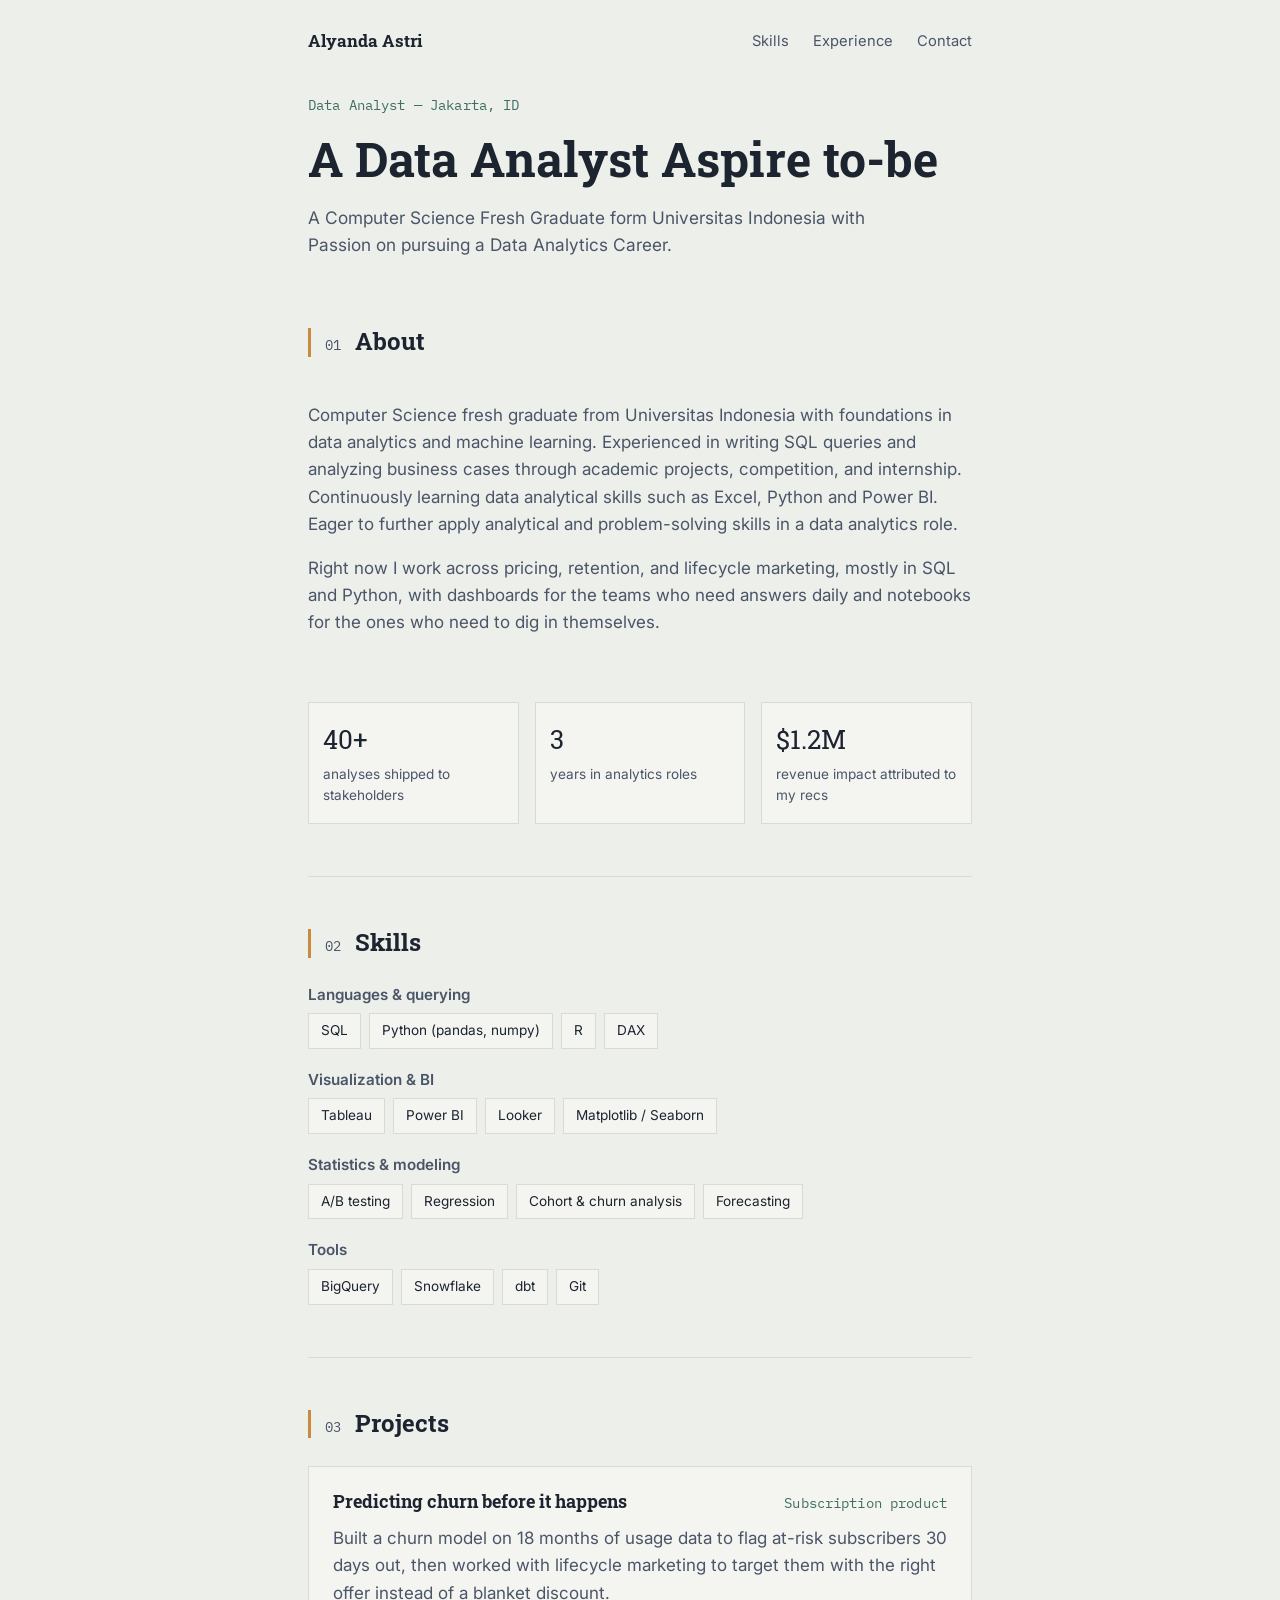
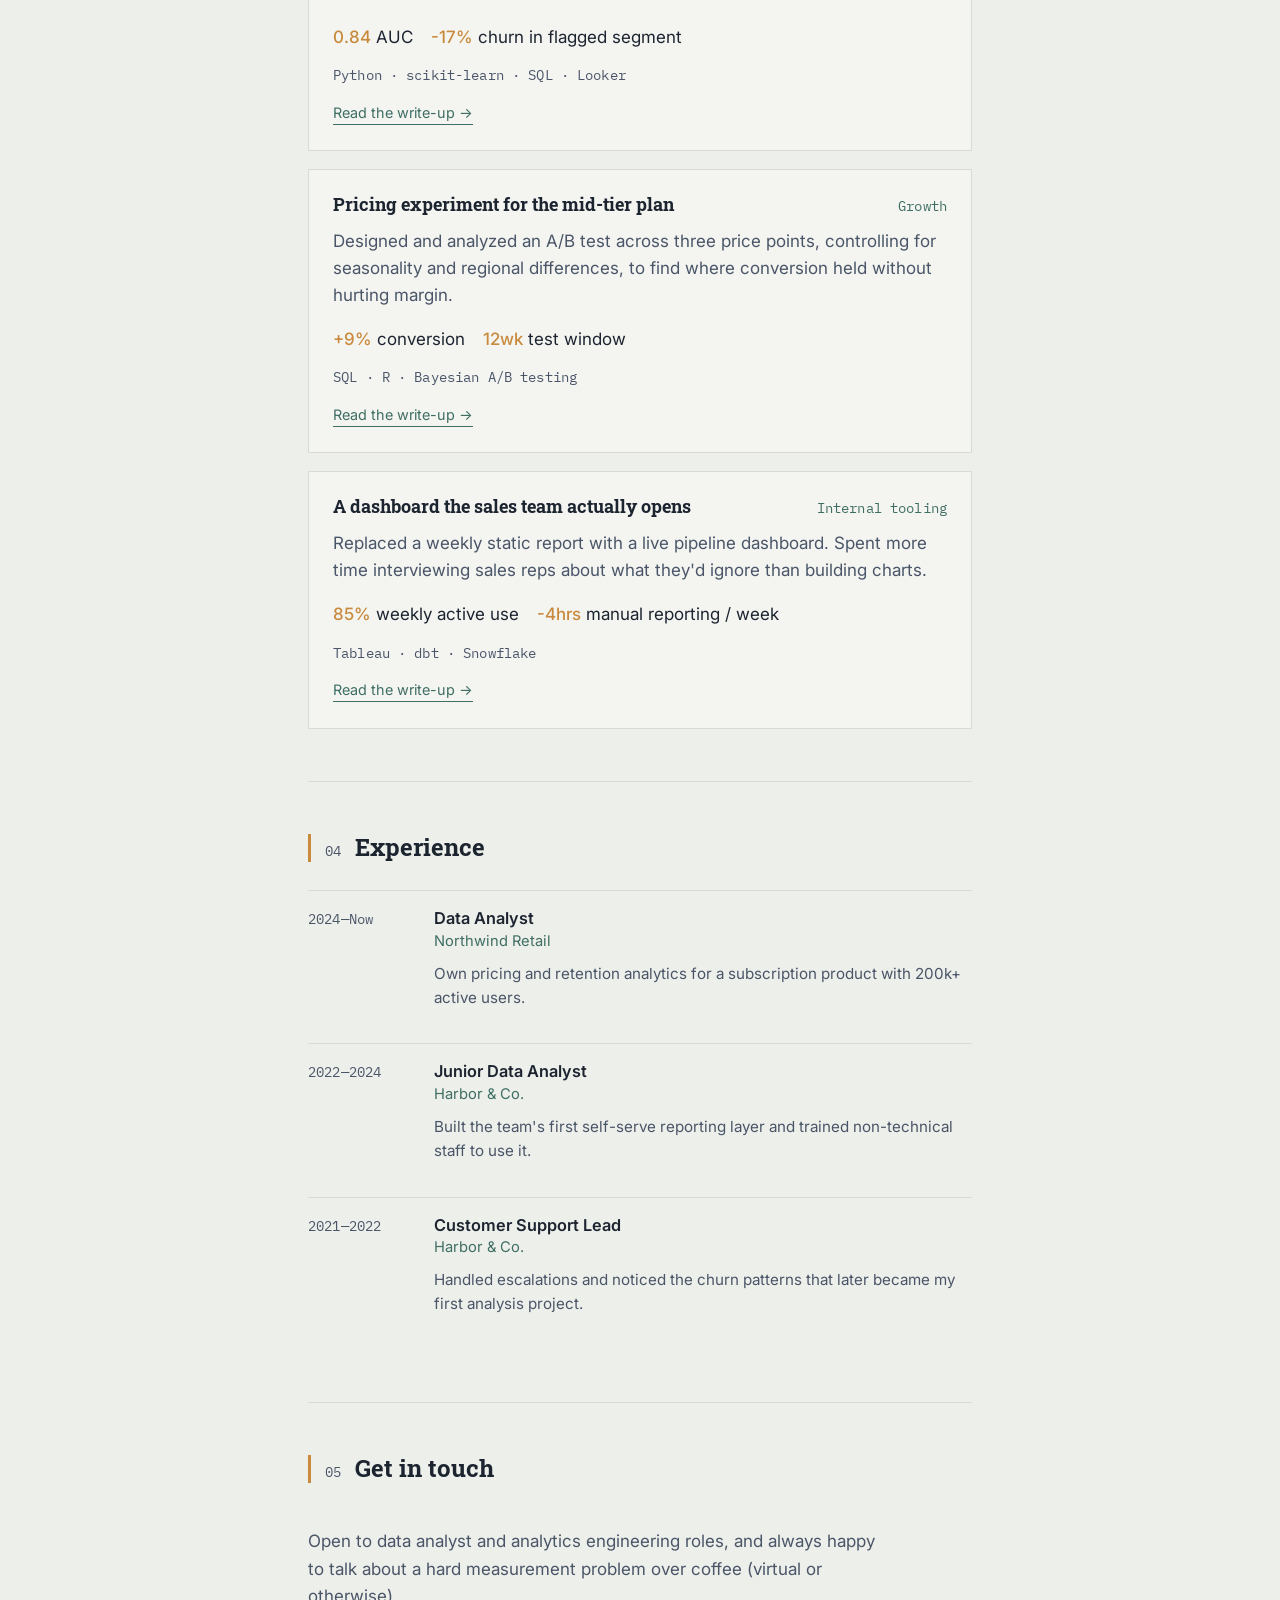
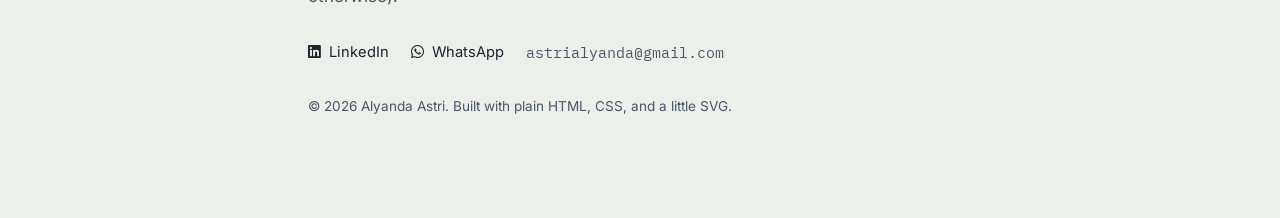
==== index.html @ aa65ced3 "feat: fix front page formatting" ====
<!DOCTYPE html>
<html lang="en">
<head>
<meta charset="UTF-8">
<meta name="viewport" content="width=device-width, initial-scale=1.0">
<title>Alyanda Astri</title>
<meta name="description" content="Portfolio of Alyanda Astri, Data Analyst — projects, skills, and experience.">
<link rel="preconnect" href="https://fonts.googleapis.com">
<link rel="preconnect" href="https://fonts.gstatic.com" crossorigin>
<link href="https://fonts.googleapis.com/css2?family=Roboto+Slab:wght@400;500;700&family=Inter:wght@400;500;600&family=IBM+Plex+Mono:wght@400;500&display=swap" rel="stylesheet">
<link rel="stylesheet" href="https://cdnjs.cloudflare.com/ajax/libs/font-awesome/6.5.1/css/all.min.css">
<style>
  :root{
    --paper:#EDEFEA;
    --paper-raised:#F4F5F1;
    --ink:#1C2430;
    --ink-soft:#4A5568;
    --amber:#C98A3E;
    --teal:#3F6E64;
    --line:#D8DAD3;
    --max-w:720px;
  }

  *{box-sizing:border-box;}
  html{scroll-behavior:smooth;}
  body{
    margin:0;
    background:var(--paper);
    color:var(--ink);
    font-family:'Inter', sans-serif;
    font-size:17px;
    line-height:1.6;
    -webkit-font-smoothing:antialiased;
  }

  h1,h2,h3{
    font-family:'Roboto Slab', serif;
    font-weight:700;
    line-height:1.15;
    margin:0;
  }

  .mono{
    font-family:'IBM Plex Mono', monospace;
    font-size:0.8em;
    letter-spacing:0.01em;
  }

  a{color:var(--teal);}

  /* ---------- layout shell ---------- */
  .wrap{
    max-width:var(--max-w);
    margin:0 auto;
    padding:0 28px;
  }

  header.site{
    display:flex;
    justify-content:space-between;
    align-items:center;
    padding:28px 28px;
    max-width:var(--max-w);
    margin:0 auto;
  }
  header.site .brand{
    font-family:'Roboto Slab', serif;
    font-weight:700;
    font-size:1.05rem;
  }
  header.site nav{
    display:flex;
    gap:24px;
  }
  header.site nav a{
    color:var(--ink-soft);
    text-decoration:none;
    font-size:0.92rem;
  }
  header.site nav a:hover{ color:var(--ink); }

  /* ---------- hero ---------- */
  .hero{
    padding:56px 0 0px;
    border-bottom:1px solid var(--line);
  }
  .hero .eyebrow{
    color:var(--teal);
    margin-bottom:14px;
    display:block;
  }
  .hero h1{
    font-size:clamp(2.1rem, 5vw, 3rem);
    max-width:24ch;
  }
  .hero p.lede{
    margin-top:18px;
    max-width:56ch;
    color:var(--ink-soft);
    font-size:1.08rem;
  }
  /* .hero .cta-row{
    margin-top:28px;
    display:flex;
    gap:16px;
    align-items:center;
    flex-wrap:wrap;
  } */
  .btn{
    display:inline-block;
    background:var(--ink);
    color:var(--paper);
    text-decoration:none;
    padding:11px 20px;
    border-radius:2px;
    font-size:0.94rem;
    font-weight:500;
  }
  .btn.ghost{
    background:transparent;
    color:var(--ink);
    border:1px solid var(--line);
  }

  /* .chart-panel{
    margin-top:44px;
    border:1px solid var(--line);
    background:var(--paper-raised);
    padding:22px 22px 16px;
  }
  .chart-panel .chart-label{
    display:flex;
    justify-content:space-between;
    color:var(--ink-soft);
    margin-bottom:6px;
  }
  #trend-svg path.line{
    fill:none;
    stroke:var(--amber);
    stroke-width:2.5;
    stroke-linecap:round;
    stroke-dasharray:600;
    stroke-dashoffset:600;
    animation:draw 1.6s ease-out forwards;
  }
  #trend-svg path.area{
    fill:url(#areaGrad);
    opacity:0;
    animation:fadein 1s ease-out 1s forwards;
  }
  #trend-svg circle{
    opacity:0;
    animation:fadein 0.4s ease-out forwards;
  }
  @keyframes draw{ to{ stroke-dashoffset:0; } }
  @keyframes fadein{ to{ opacity:1; } }
  @media (prefers-reduced-motion: reduce){
    #trend-svg path.line{ animation:none; stroke-dashoffset:0; }
    #trend-svg path.area, #trend-svg circle{ animation:none; opacity:1; }
  } */

  /* ---------- sections ---------- */
  section{
    padding:52px 0;
    border-bottom:1px solid var(--line);
  }
  section:last-of-type{ border-bottom:none; }

  .section-head{
    display:flex;
    gap:14px;
    align-items:baseline;
    margin-bottom:28px;
    border-left:3px solid var(--amber);
    padding-left:14px;
  }
  .section-head span.label{
    color:var(--ink-soft);
  }
  .section-head h2{
    font-size:1.5rem;
  }

  /* about */
  .about-grid{
    display:grid;
    grid-template-columns:1fr;
    gap:24px;
  }
  .about-text p{ color:var(--ink-soft); max-width:64ch; }
  .about-text p + p{ margin-top:14px; }

  .stat-row{
    display:grid;
    grid-template-columns:repeat(3,1fr);
    gap:16px;
    margin-top:24px;
  }
  .stat{
    border:1px solid var(--line);
    padding:16px 14px;
    background:var(--paper-raised);
  }
  .stat .num{
    font-family:'Roboto Slab', serif;
    font-size:1.6rem;
    color:var(--ink);
  }
  .stat .desc{
    color:var(--ink-soft);
    font-size:0.85rem;
    margin-top:4px;
  }

  /* skills */
  .skill-groups{
    display:grid;
    grid-template-columns:1fr;
    gap:22px;
  }
  .skill-group h3{
    font-family:'Inter', sans-serif;
    font-weight:600;
    font-size:0.95rem;
    color:var(--ink-soft);
    margin-bottom:10px;
  }
  .pill-row{
    display:flex;
    flex-wrap:wrap;
    gap:8px;
  }
  .pill{
    border:1px solid var(--line);
    padding:6px 12px;
    font-size:0.85rem;
    background:var(--paper-raised);
  }

  /* projects */
  .project{
    border:1px solid var(--line);
    background:var(--paper-raised);
    padding:24px;
    margin-bottom:18px;
  }
  .project:last-child{ margin-bottom:0; }
  .project .p-head{
    display:flex;
    justify-content:space-between;
    align-items:baseline;
    gap:12px;
    flex-wrap:wrap;
  }
  .project h3{
    font-size:1.15rem;
  }
  .project .p-meta{
    color:var(--teal);
  }
  .project p.p-desc{
    color:var(--ink-soft);
    margin-top:10px;
    max-width:62ch;
  }
  .project .p-metrics{
    display:flex;
    gap:18px;
    margin-top:14px;
    flex-wrap:wrap;
  }
  .project .p-metrics .m{
    color:var(--ink);
  }
  .project .p-metrics .m .n{
    color:var(--amber);
    font-weight:500;
  }
  .project .p-tools{
    margin-top:14px;
    color:var(--ink-soft);
    font-size:0.85rem;
  }
  .project a.p-link{
    display:inline-block;
    margin-top:14px;
    font-size:0.9rem;
    text-decoration:none;
    border-bottom:1px solid var(--teal);
  }

  /* experience */
  .exp-item{
    display:grid;
    grid-template-columns:110px 1fr;
    gap:16px;
    padding:18px 0;
    border-top:1px solid var(--line);
  }
  .exp-item:first-child{ border-top:none; }
  .exp-item .exp-date{
    color:var(--ink-soft);
  }
  .exp-item h3{
    font-size:1.02rem;
    font-family:'Inter', sans-serif;
    font-weight:600;
  }
  .exp-item .exp-org{
    color:var(--teal);
    font-size:0.92rem;
    margin-top:2px;
  }
  .exp-item p{
    color:var(--ink-soft);
    margin-top:8px;
    font-size:0.95rem;
    max-width:58ch;
  }

  /* contact
  .contact-block{
    display:flex;
    flex-direction:column;
    gap:14px;
    align-items:flex-start;
  }
  .contact-block p{ color:var(--ink-soft); max-width:52ch; }
  .contact-links{
    display:flex;
    gap:20px;
    flex-wrap:wrap;
    margin-top:6px;
  }
  .contact-links a{
    text-decoration:none;
    border-bottom:1px solid var(--line);
    padding-bottom:2px;
  } */

/* contact */
  .contact-block{
    display:flex;
    flex-direction:column;
    gap:14px;
    align-items:flex-start;
  }
  .contact-block p{ color:var(--ink-soft); max-width:52ch; }
  .contact-links{
    display:flex;
    gap:20px;
    flex-wrap:wrap;
    margin-top:6px;
  }
  .contact-links a{
    text-decoration:none;
    border-bottom:1px solid var(--line);
    padding-bottom:2px;
  }

  .icon-row{
    display:flex;
    align-items:center;
    gap:22px;
    flex-wrap:wrap;
  }
  .icon-link{
    display:flex;
    align-items:center;
    gap:8px;
    text-decoration:none;
    color:var(--ink);
    font-size:0.92rem;
    border-bottom:none;
  }
  .icon-link svg{
    width:20px;
    height:20px;
    flex-shrink:0;
  }
  .icon-link:hover{ color:var(--teal); }
  .icon-link.linkedin svg{ color:#0A66C2; }
  .icon-link.whatsapp svg{ color:#25D366; }
  .email-plain{
    color:var(--ink-soft);
    font-size:0.92rem;
    font-family:'IBM Plex Mono', monospace;
  }

  footer{
    padding:32px 0 48px;
    color:var(--ink-soft);
    font-size:0.85rem;
  }

  /* focus visibility */
  a:focus-visible, button:focus-visible{
    outline:2px solid var(--amber);
    outline-offset:2px;
  }

  /* @media (min-width:640px){
    .about-grid{ grid-template-columns:1.3fr 1fr; }
  } */

  @media (max-width:560px){
    header.site{ flex-direction:column; gap:14px; align-items:flex-start; }
    .stat-row{ grid-template-columns:1fr; }
    .exp-item{ grid-template-columns:1fr; }
  }
</style>
</head>
<body>

<header class="site">
  <div class="brand">Alyanda Astri</div>
  <nav>
    <a href="#skills">Skills</a>
    <a href="#experience">Experience</a>
    <a href="#contact">Contact</a>
  </nav>
</header>

<div class="wrap">

  <!-- HERO -->
  <section class="hero" style="border-bottom:none; padding-top:12px;">
    <span class="mono eyebrow">Data Analyst — Jakarta, ID</span>
    <h1>A Data Analyst Aspire to-be</h1>
    <p class="lede">
      A Computer Science Fresh Graduate form Universitas Indonesia with Passion
      on pursuing a Data Analytics Career.
    </p>
    <!-- <div class="cta-row">
      <a class="btn" href="#education">See the work</a>
      <a class="btn ghost" href="mailto:astrialyanda@gmail.com">astrialyanda@gmail.com</a>
      <a href="https://wa.me/6281234567890">WhatsApp</a>
      <a href="projects.html" class="page-btn">View all projects</a>
    </div> -->

    <!-- <div class="chart-panel">
      <div class="chart-label mono">
        <span>MONTHLY ACTIVE USERS — LAST 12 MONTHS</span>
        <span>+38% YoY</span>
      </div>
      <svg id="trend-svg" viewBox="0 0 640 160" width="100%" height="140" preserveAspectRatio="none">
        <defs>
          <linearGradient id="areaGrad" x1="0" y1="0" x2="0" y2="1">
            <stop offset="0%" stop-color="#C98A3E" stop-opacity="0.22"/>
            <stop offset="100%" stop-color="#C98A3E" stop-opacity="0"/>
          </linearGradient>
        </defs>
        <path class="area" d="M0,120 L53,112 L107,118 L160,98 L213,102 L267,86 L320,90 L373,68 L427,72 L480,50 L533,54 L587,30 L640,26 L640,160 L0,160 Z"/>
        <path class="line" d="M0,120 L53,112 L107,118 L160,98 L213,102 L267,86 L320,90 L373,68 L427,72 L480,50 L533,54 L587,30 L640,26"/>
        <circle cx="640" cy="26" r="4" fill="#C98A3E" style="animation-delay:1.5s;"/>
      </svg>
    </div> -->
  </section>

  <!-- ABOUT -->
  <section id="about">
    <div class="section-head">
      <span class="mono label">01</span>
      <h2>About</h2>
    </div>
    <div class="about-grid">
      <div class="about-text">
        <p>
          Computer Science fresh graduate from Universitas Indonesia with foundations in data analytics and machine learning. 
          Experienced in writing SQL queries and analyzing business cases through academic projects, competition, and internship. 
          Continuously learning data analytical skills such as Excel, Python and Power BI. 
          Eager to further apply analytical and problem-solving skills in a data analytics role.
        </p>
        <p>
          Right now I work across pricing, retention, and lifecycle marketing, mostly in
          SQL and Python, with dashboards for the teams who need answers daily and
          notebooks for the ones who need to dig in themselves.
        </p>
      </div>
      <div class="stat-row" style="grid-column:1/-1;">
        <div class="stat">
          <div class="num">40+</div>
          <div class="desc">analyses shipped to stakeholders</div>
        </div>
        <div class="stat">
          <div class="num">3</div>
          <div class="desc">years in analytics roles</div>
        </div>
        <div class="stat">
          <div class="num">$1.2M</div>
          <div class="desc">revenue impact attributed to my recs</div>
        </div>
      </div>
    </div>
  </section>

  <!-- SKILLS -->
  <section id="skills">
    <div class="section-head">
      <span class="mono label">02</span>
      <h2>Skills</h2>
    </div>
    <div class="skill-groups">
      <div class="skill-group">
        <h3>Languages & querying</h3>
        <div class="pill-row">
          <span class="pill">SQL</span>
          <span class="pill">Python (pandas, numpy)</span>
          <span class="pill">R</span>
          <span class="pill">DAX</span>
        </div>
      </div>
      <div class="skill-group">
        <h3>Visualization & BI</h3>
        <div class="pill-row">
          <span class="pill">Tableau</span>
          <span class="pill">Power BI</span>
          <span class="pill">Looker</span>
          <span class="pill">Matplotlib / Seaborn</span>
        </div>
      </div>
      <div class="skill-group">
        <h3>Statistics & modeling</h3>
        <div class="pill-row">
          <span class="pill">A/B testing</span>
          <span class="pill">Regression</span>
          <span class="pill">Cohort & churn analysis</span>
          <span class="pill">Forecasting</span>
        </div>
      </div>
      <div class="skill-group">
        <h3>Tools</h3>
        <div class="pill-row">
          <span class="pill">BigQuery</span>
          <span class="pill">Snowflake</span>
          <span class="pill">dbt</span>
          <span class="pill">Git</span>
        </div>
      </div>
    </div>
  </section>

  <!-- WORK / PROJECTS -->
  <section id="work">
    <div class="section-head">
      <span class="mono label">03</span>
      <h2>Projects</h2>
    </div>

    <div class="project">
      <div class="p-head">
        <h3>Predicting churn before it happens</h3>
        <span class="p-meta mono">Subscription product</span>
      </div>
      <p class="p-desc">
        Built a churn model on 18 months of usage data to flag at-risk subscribers 30 days
        out, then worked with lifecycle marketing to target them with the right offer
        instead of a blanket discount.
      </p>
      <div class="p-metrics">
        <span class="m"><span class="n">0.84</span> AUC</span>
        <span class="m"><span class="n">-17%</span> churn in flagged segment</span>
      </div>
      <div class="p-tools mono">Python · scikit-learn · SQL · Looker</div>
      <a class="p-link" href="#">Read the write-up →</a>
    </div>

    <div class="project">
      <div class="p-head">
        <h3>Pricing experiment for the mid-tier plan</h3>
        <span class="p-meta mono">Growth</span>
      </div>
      <p class="p-desc">
        Designed and analyzed an A/B test across three price points, controlling for
        seasonality and regional differences, to find where conversion held without
        hurting margin.
      </p>
      <div class="p-metrics">
        <span class="m"><span class="n">+9%</span> conversion</span>
        <span class="m"><span class="n">12wk</span> test window</span>
      </div>
      <div class="p-tools mono">SQL · R · Bayesian A/B testing</div>
      <a class="p-link" href="#">Read the write-up →</a>
    </div>

    <div class="project">
      <div class="p-head">
        <h3>A dashboard the sales team actually opens</h3>
        <span class="p-meta mono">Internal tooling</span>
      </div>
      <p class="p-desc">
        Replaced a weekly static report with a live pipeline dashboard. Spent more time
        interviewing sales reps about what they'd ignore than building charts.
      </p>
      <div class="p-metrics">
        <span class="m"><span class="n">85%</span> weekly active use</span>
        <span class="m"><span class="n">-4hrs</span> manual reporting / week</span>
      </div>
      <div class="p-tools mono">Tableau · dbt · Snowflake</div>
      <a class="p-link" href="#">Read the write-up →</a>
    </div>
  </section>

  <!-- EXPERIENCE -->
  <section id="experience">
    <div class="section-head">
      <span class="mono label">04</span>
      <h2>Experience</h2>
    </div>

    <div class="exp-item">
      <div class="exp-date mono">2024—Now</div>
      <div>
        <h3>Data Analyst</h3>
        <div class="exp-org">Northwind Retail</div>
        <p>Own pricing and retention analytics for a subscription product with 200k+ active users.</p>
      </div>
    </div>

    <div class="exp-item">
      <div class="exp-date mono">2022—2024</div>
      <div>
        <h3>Junior Data Analyst</h3>
        <div class="exp-org">Harbor & Co.</div>
        <p>Built the team's first self-serve reporting layer and trained non-technical staff to use it.</p>
      </div>
    </div>

    <div class="exp-item">
      <div class="exp-date mono">2021—2022</div>
      <div>
        <h3>Customer Support Lead</h3>
        <div class="exp-org">Harbor & Co.</div>
        <p>Handled escalations and noticed the churn patterns that later became my first analysis project.</p>
      </div>
    </div>
  </section>

  <!-- CONTACT -->
  <section id="contact">
    <div class="section-head">
      <span class="mono label">05</span>
      <h2>Get in touch</h2>
    </div>
    <div class="contact-block">
      <p>
        Open to data analyst and analytics engineering roles, and always happy to talk
        about a hard measurement problem over coffee (virtual or otherwise).
      </p>
      <div class="icon-row">
        <a class="icon-link linkedin" href="https://linkedin.com/in/alyanda-astri-740754247" target="_blank" rel="noopener noreferrer">
          <i class="fa-brands fa-linkedin"></i>
          LinkedIn
        </a>
        <a class="icon-link whatsapp" href="https://wa.me/6281297639830" target="_blank" rel="noopener noreferrer">
          <i class="fa-brands fa-whatsapp"></i>
          WhatsApp
        </a>
        <span class="email-plain">astrialyanda@gmail.com</span>
      </div>
    </div>

  <footer>
    © 2026 Alyanda Astri. Built with plain HTML, CSS, and a little SVG.
  </footer>

</div>

</body>
</html>
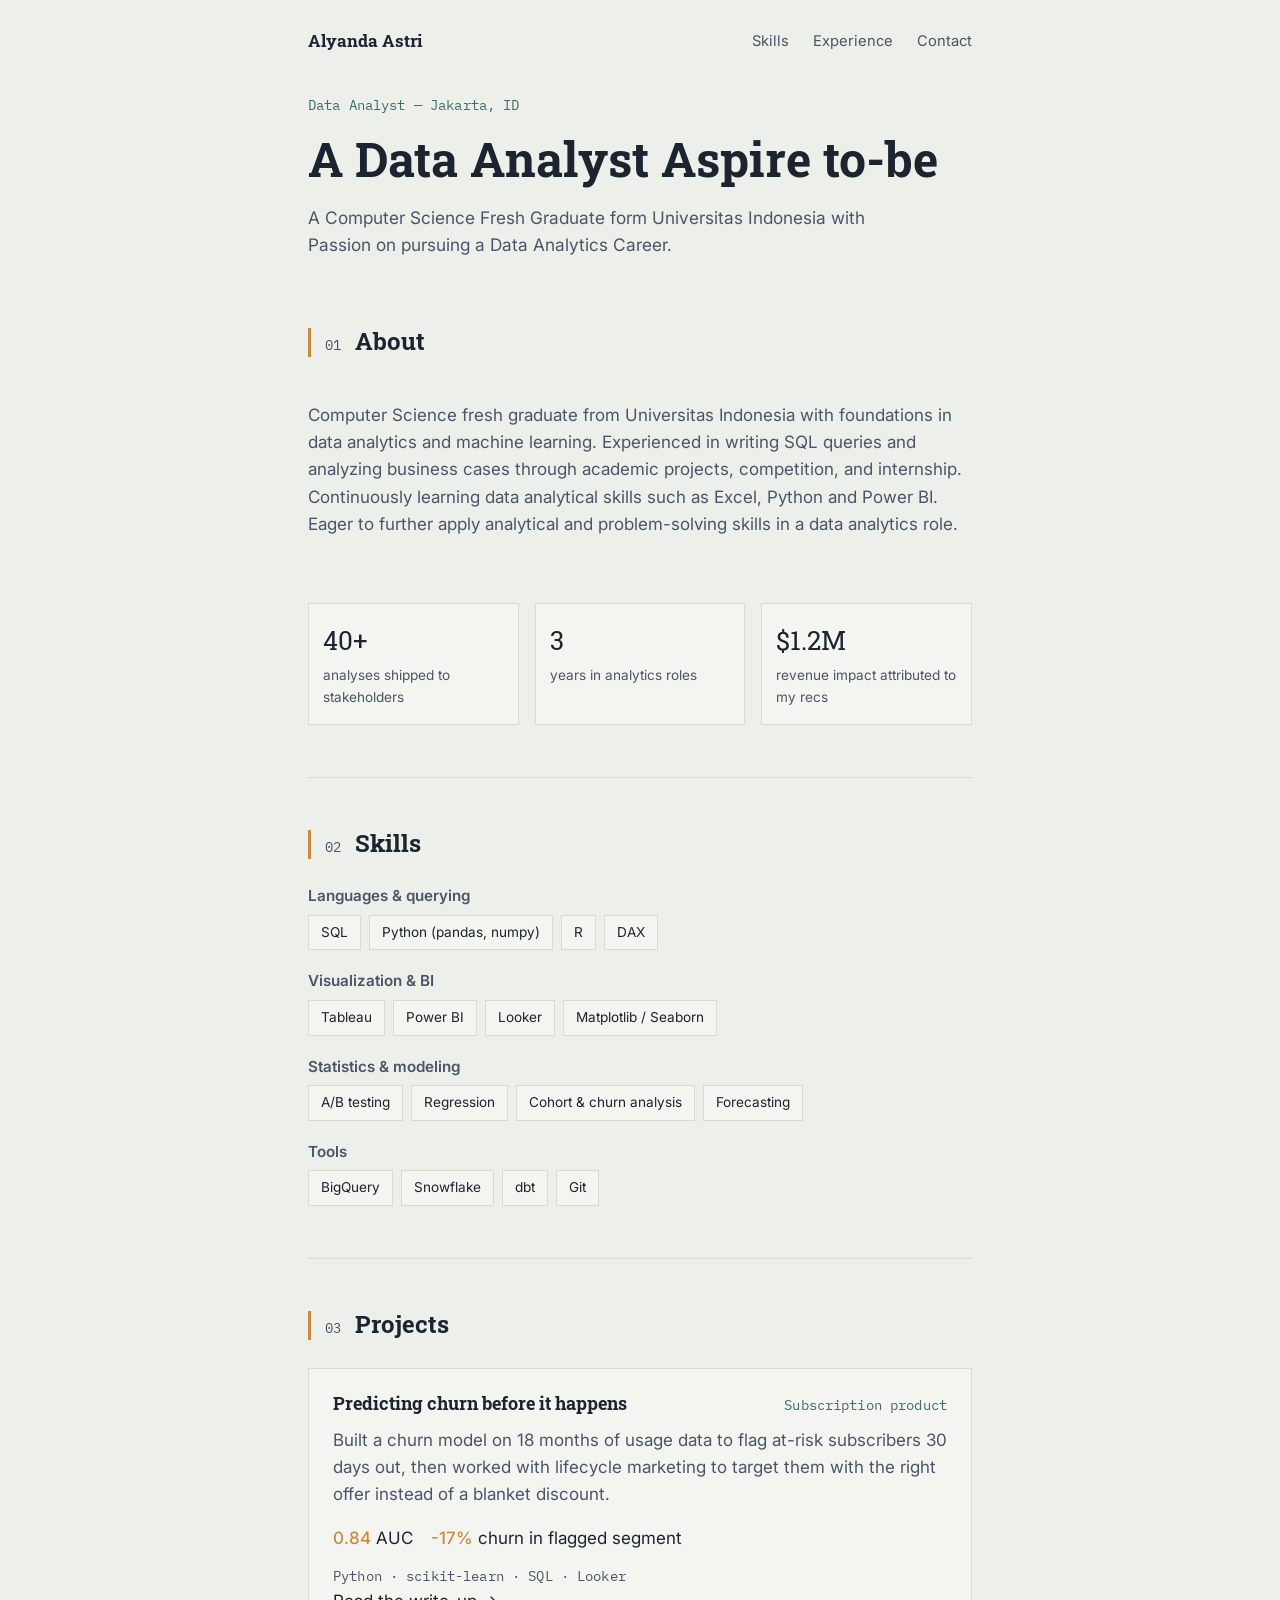
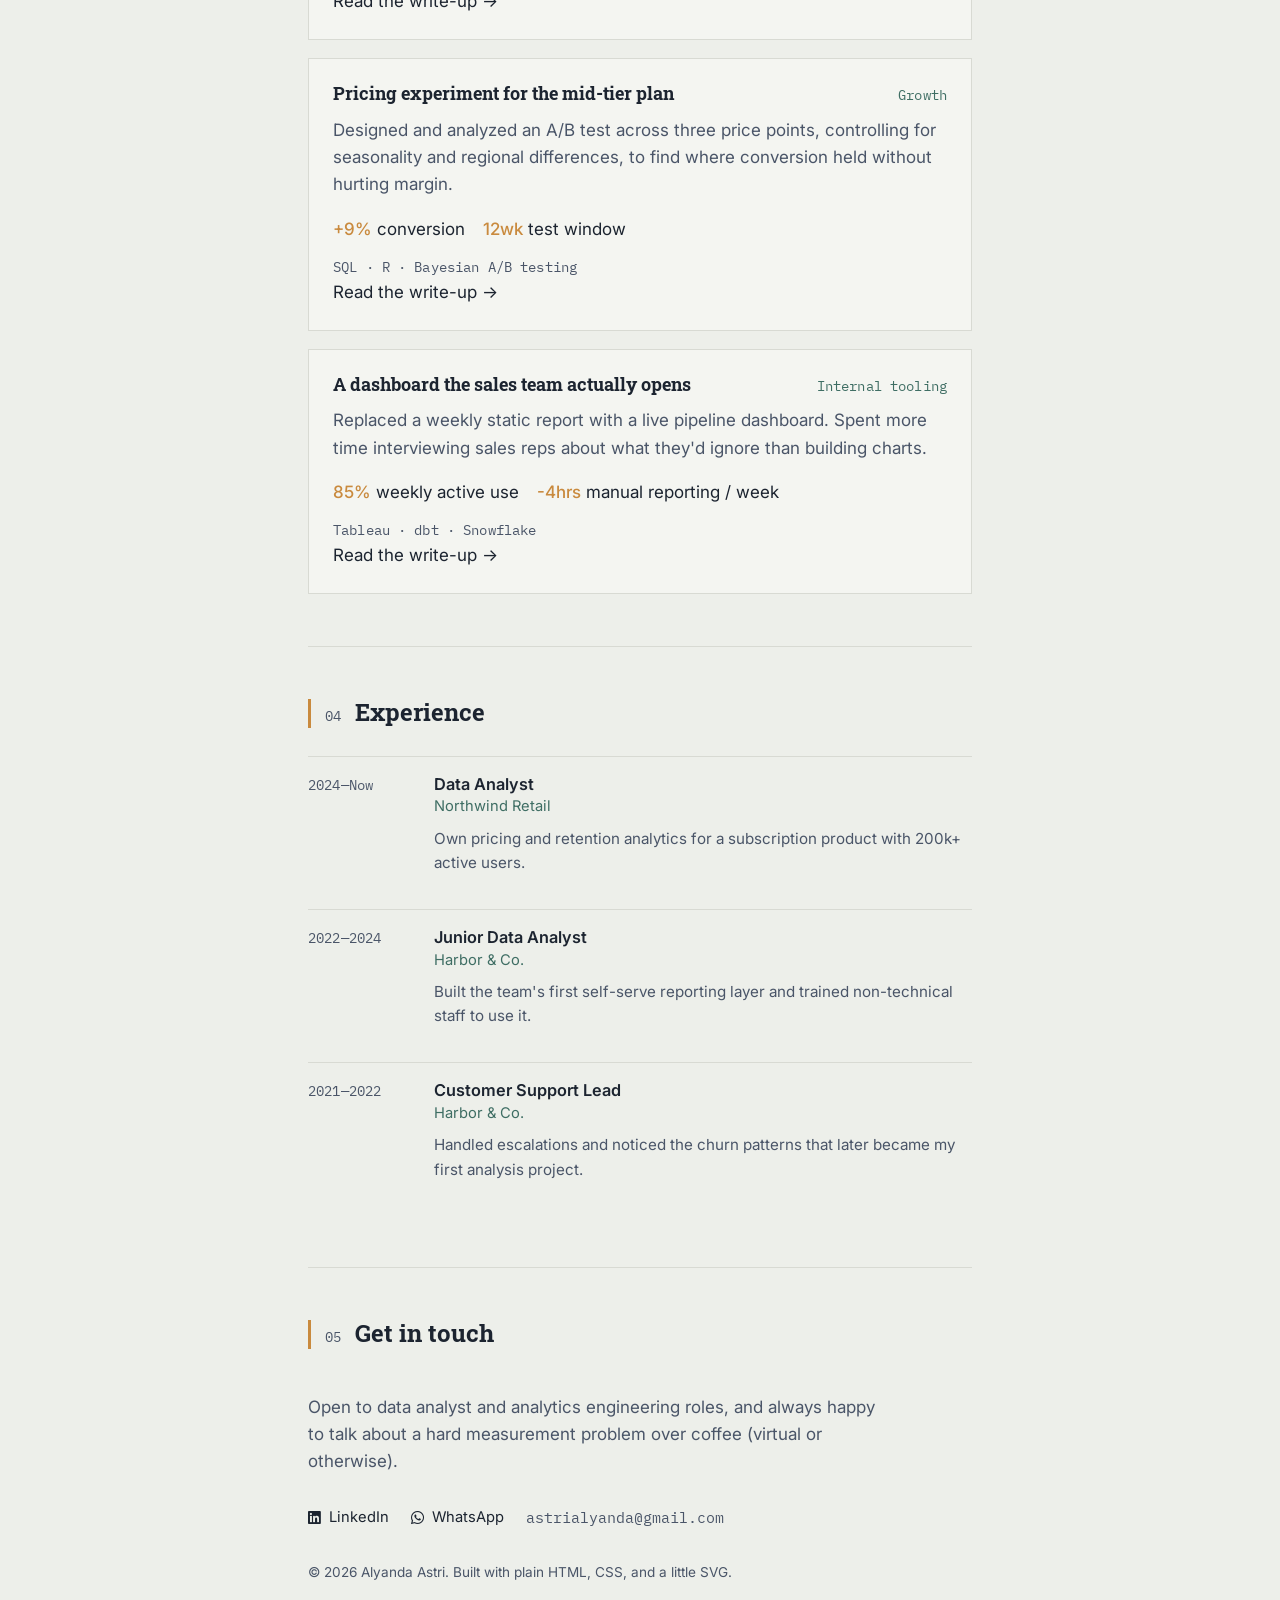
==== commit d1261a05: "feat: make projects clickable" ====
--- a/index.html
+++ b/index.html
@@ -237,7 +237,7 @@
     background:var(--paper-raised);
   }
 
-  /* projects */
+  /* projects
   .project{
     border:1px solid var(--line);
     background:var(--paper-raised);
@@ -245,6 +245,68 @@
     margin-bottom:18px;
   }
   .project:last-child{ margin-bottom:0; }
+  .project .p-head{
+    display:flex;
+    justify-content:space-between;
+    align-items:baseline;
+    gap:12px;
+    flex-wrap:wrap;
+  }
+  .project h3{
+    font-size:1.15rem;
+  }
+  .project .p-meta{
+    color:var(--teal);
+  }
+  .project p.p-desc{
+    color:var(--ink-soft);
+    margin-top:10px;
+    max-width:62ch;
+  }
+  .project .p-metrics{
+    display:flex;
+    gap:18px;
+    margin-top:14px;
+    flex-wrap:wrap;
+  }
+  .project .p-metrics .m{
+    color:var(--ink);
+  }
+  .project .p-metrics .m .n{
+    color:var(--amber);
+    font-weight:500;
+  }
+  .project .p-tools{
+    margin-top:14px;
+    color:var(--ink-soft);
+    font-size:0.85rem;
+  }
+  .project a.p-link{
+    display:inline-block;
+    margin-top:14px;
+    font-size:0.9rem;
+    text-decoration:none;
+    border-bottom:1px solid var(--teal);
+  } */
+
+  a.project{
+    display:block;
+    border:1px solid var(--line);
+    background:var(--paper-raised);
+    padding:24px;
+    margin-bottom:18px;
+    text-decoration:none;
+    color:inherit;
+    transition:border-color 0.15s ease, transform 0.15s ease;
+  }
+  a.project:last-child{ margin-bottom:0; }
+  a.project:hover{
+    border-color:var(--amber);
+    transform:translateY(-2px);
+  }
+  a.project:hover .p-link{
+    text-decoration:underline;
+  }
   .project .p-head{
     display:flex;
     justify-content:space-between;
@@ -471,11 +533,11 @@
           Continuously learning data analytical skills such as Excel, Python and Power BI. 
           Eager to further apply analytical and problem-solving skills in a data analytics role.
         </p>
-        <p>
+        <!-- <p>
           Right now I work across pricing, retention, and lifecycle marketing, mostly in
           SQL and Python, with dashboards for the teams who need answers daily and
           notebooks for the ones who need to dig in themselves.
-        </p>
+        </p> -->
       </div>
       <div class="stat-row" style="grid-column:1/-1;">
         <div class="stat">
@@ -547,7 +609,7 @@
       <h2>Projects</h2>
     </div>
 
-    <div class="project">
+    <a class="project" href="project-churn.html">
       <div class="p-head">
         <h3>Predicting churn before it happens</h3>
         <span class="p-meta mono">Subscription product</span>
@@ -562,10 +624,10 @@
         <span class="m"><span class="n">-17%</span> churn in flagged segment</span>
       </div>
       <div class="p-tools mono">Python · scikit-learn · SQL · Looker</div>
-      <a class="p-link" href="#">Read the write-up →</a>
-    </div>
-
-    <div class="project">
+      <span class="p-link">Read the write-up →</span>
+    </a>
+
+    <a class="project" href="project-pricing.html">
       <div class="p-head">
         <h3>Pricing experiment for the mid-tier plan</h3>
         <span class="p-meta mono">Growth</span>
@@ -580,10 +642,10 @@
         <span class="m"><span class="n">12wk</span> test window</span>
       </div>
       <div class="p-tools mono">SQL · R · Bayesian A/B testing</div>
-      <a class="p-link" href="#">Read the write-up →</a>
-    </div>
-
-    <div class="project">
+      <span class="p-link">Read the write-up →</span>
+    </a>
+
+    <a class="project" href="project-dashboard.html">
       <div class="p-head">
         <h3>A dashboard the sales team actually opens</h3>
         <span class="p-meta mono">Internal tooling</span>
@@ -597,8 +659,8 @@
         <span class="m"><span class="n">-4hrs</span> manual reporting / week</span>
       </div>
       <div class="p-tools mono">Tableau · dbt · Snowflake</div>
-      <a class="p-link" href="#">Read the write-up →</a>
-    </div>
+      <span class="p-link">Read the write-up →</span>
+    </a>
   </section>
 
   <!-- EXPERIENCE -->
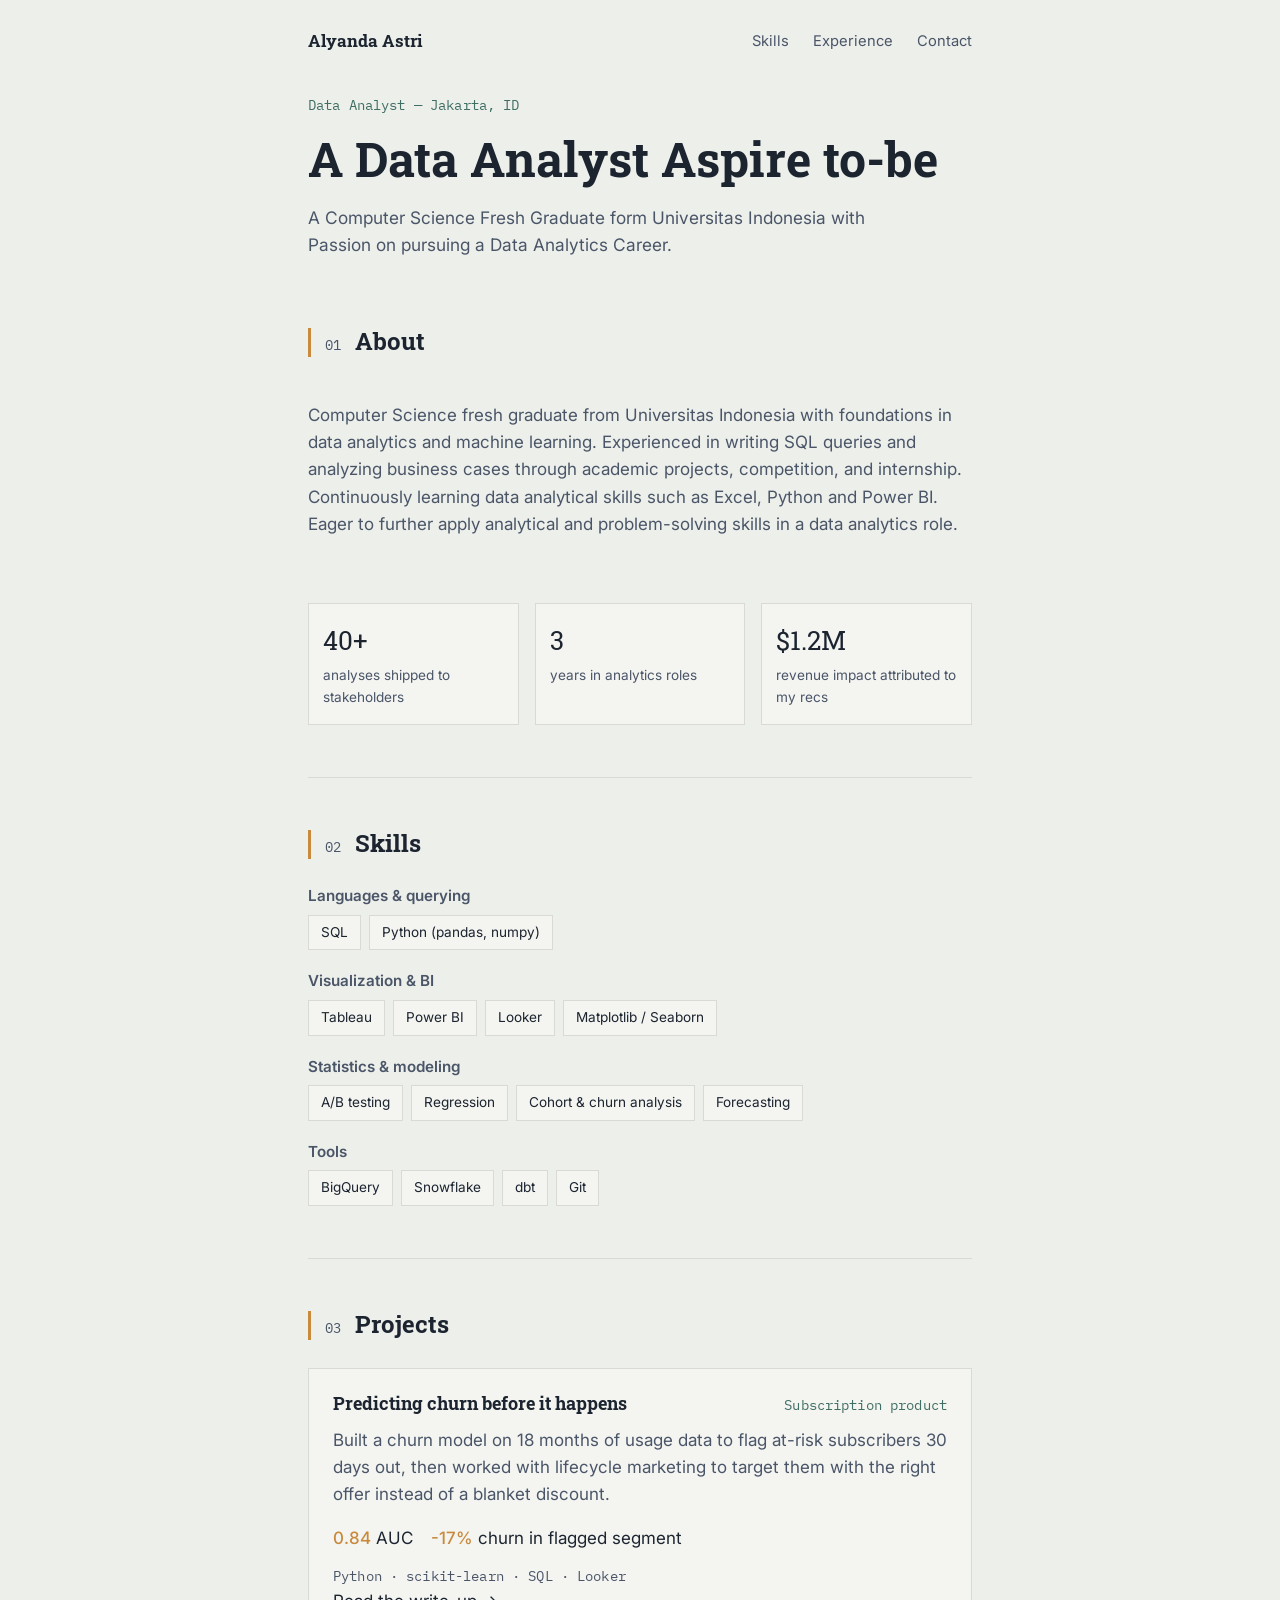
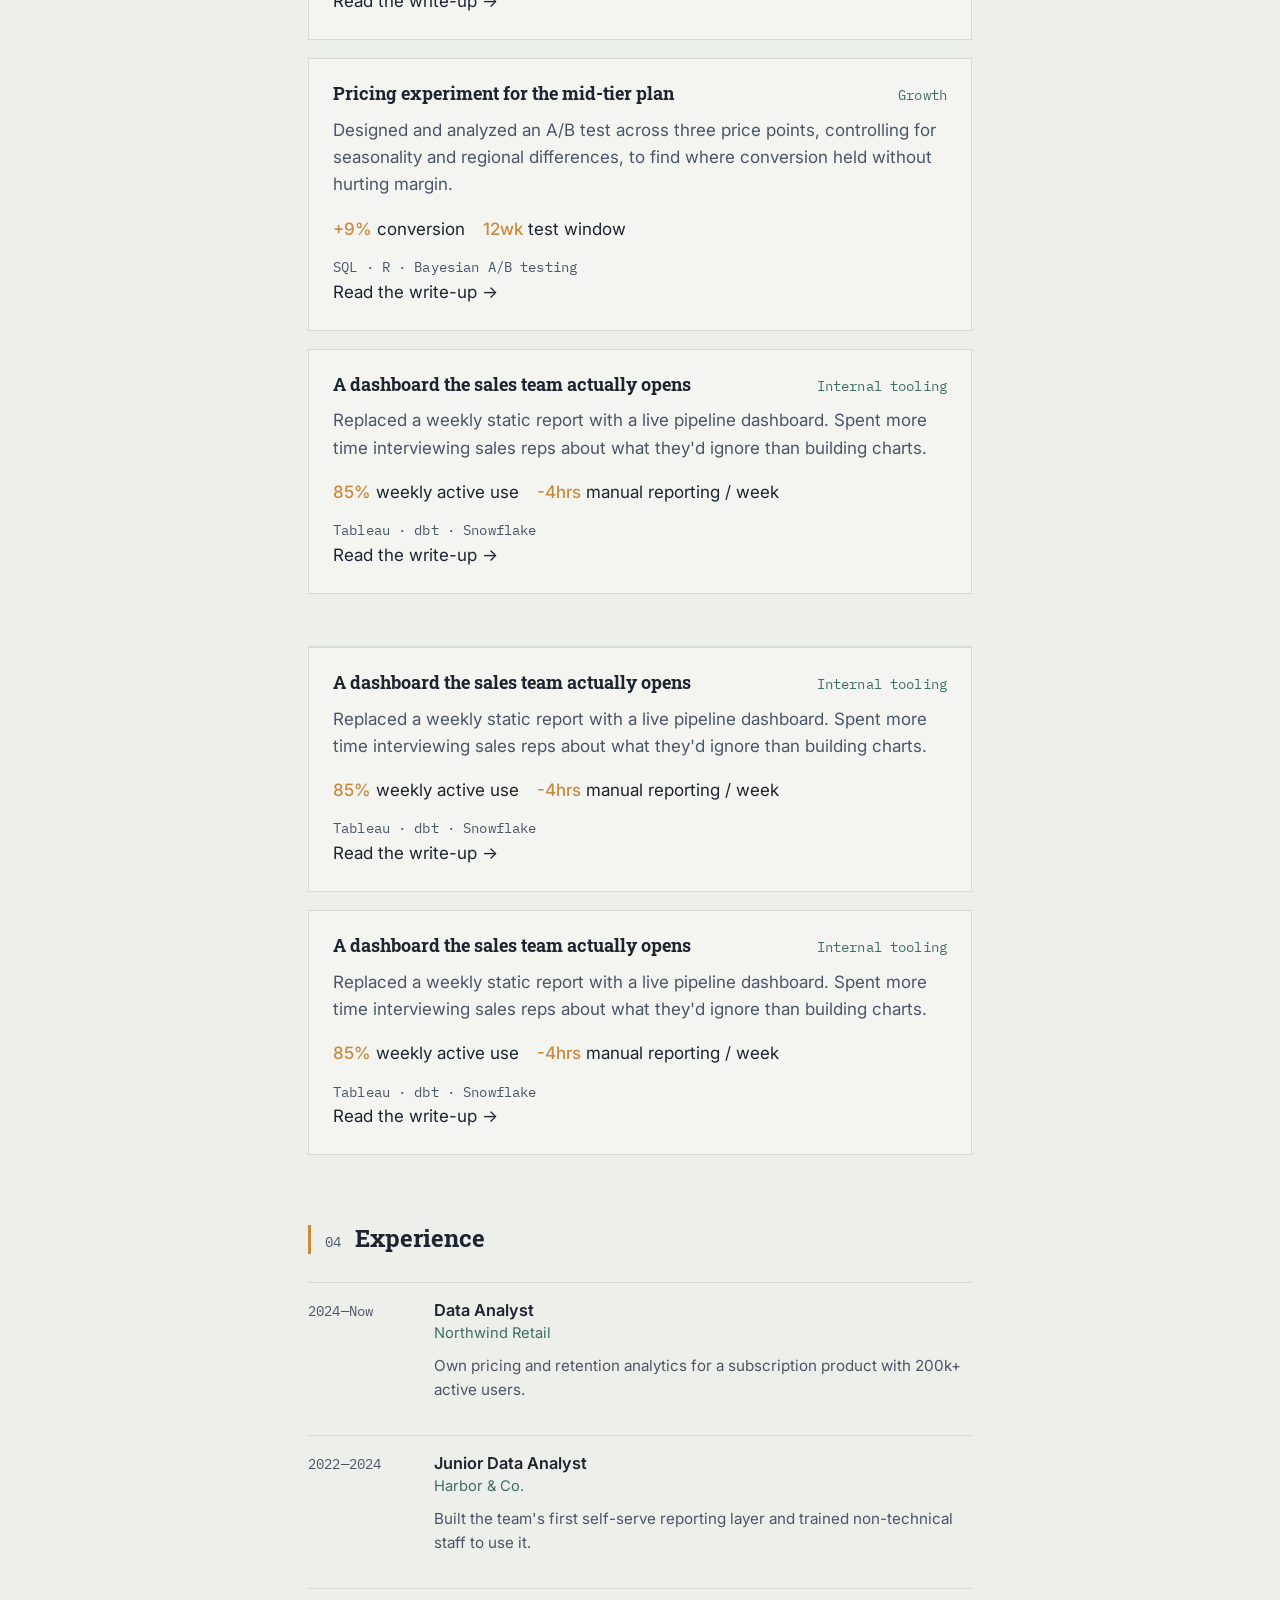
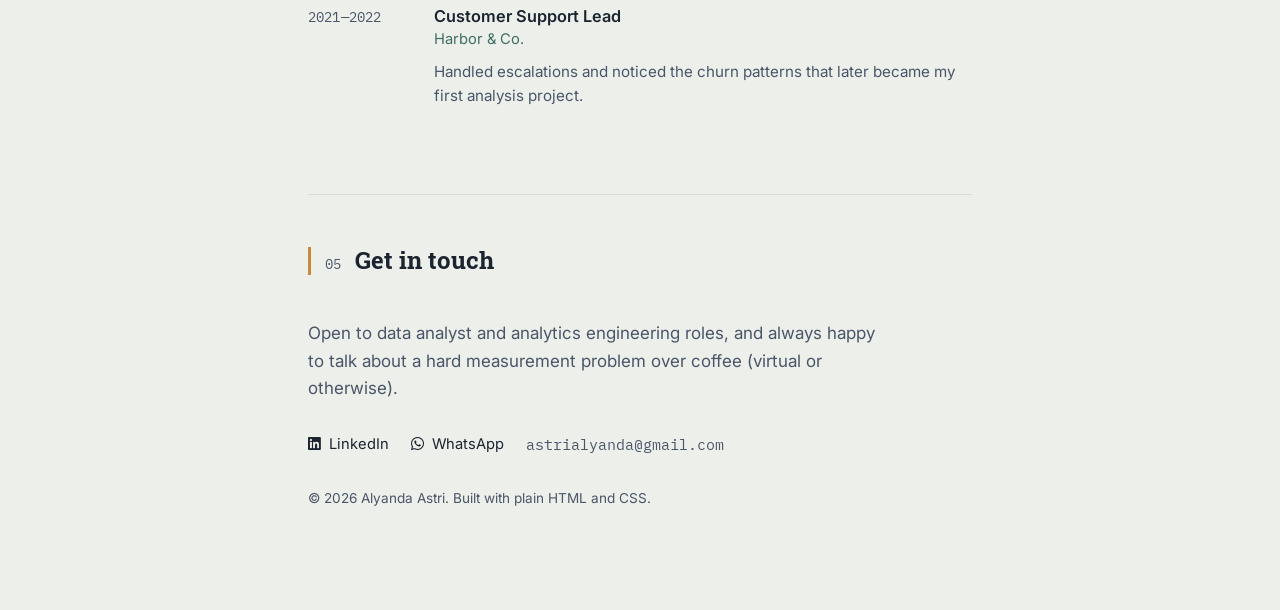
==== commit 9b8eab59: "feat: pages" ====
--- a/index.html
+++ b/index.html
@@ -99,13 +99,7 @@
     color:var(--ink-soft);
     font-size:1.08rem;
   }
-  /* .hero .cta-row{
-    margin-top:28px;
-    display:flex;
-    gap:16px;
-    align-items:center;
-    flex-wrap:wrap;
-  } */
+
   .btn{
     display:inline-block;
     background:var(--ink);
@@ -122,43 +116,6 @@
     border:1px solid var(--line);
   }
 
-  /* .chart-panel{
-    margin-top:44px;
-    border:1px solid var(--line);
-    background:var(--paper-raised);
-    padding:22px 22px 16px;
-  }
-  .chart-panel .chart-label{
-    display:flex;
-    justify-content:space-between;
-    color:var(--ink-soft);
-    margin-bottom:6px;
-  }
-  #trend-svg path.line{
-    fill:none;
-    stroke:var(--amber);
-    stroke-width:2.5;
-    stroke-linecap:round;
-    stroke-dasharray:600;
-    stroke-dashoffset:600;
-    animation:draw 1.6s ease-out forwards;
-  }
-  #trend-svg path.area{
-    fill:url(#areaGrad);
-    opacity:0;
-    animation:fadein 1s ease-out 1s forwards;
-  }
-  #trend-svg circle{
-    opacity:0;
-    animation:fadein 0.4s ease-out forwards;
-  }
-  @keyframes draw{ to{ stroke-dashoffset:0; } }
-  @keyframes fadein{ to{ opacity:1; } }
-  @media (prefers-reduced-motion: reduce){
-    #trend-svg path.line{ animation:none; stroke-dashoffset:0; }
-    #trend-svg path.area, #trend-svg circle{ animation:none; opacity:1; }
-  } */
-
   /* ---------- sections ---------- */
   section{
     padding:52px 0;
@@ -237,57 +194,7 @@
     background:var(--paper-raised);
   }
 
-  /* projects
-  .project{
-    border:1px solid var(--line);
-    background:var(--paper-raised);
-    padding:24px;
-    margin-bottom:18px;
-  }
-  .project:last-child{ margin-bottom:0; }
-  .project .p-head{
-    display:flex;
-    justify-content:space-between;
-    align-items:baseline;
-    gap:12px;
-    flex-wrap:wrap;
-  }
-  .project h3{
-    font-size:1.15rem;
-  }
-  .project .p-meta{
-    color:var(--teal);
-  }
-  .project p.p-desc{
-    color:var(--ink-soft);
-    margin-top:10px;
-    max-width:62ch;
-  }
-  .project .p-metrics{
-    display:flex;
-    gap:18px;
-    margin-top:14px;
-    flex-wrap:wrap;
-  }
-  .project .p-metrics .m{
-    color:var(--ink);
-  }
-  .project .p-metrics .m .n{
-    color:var(--amber);
-    font-weight:500;
-  }
-  .project .p-tools{
-    margin-top:14px;
-    color:var(--ink-soft);
-    font-size:0.85rem;
-  }
-  .project a.p-link{
-    display:inline-block;
-    margin-top:14px;
-    font-size:0.9rem;
-    text-decoration:none;
-    border-bottom:1px solid var(--teal);
-  } */
+  /* projects */
 
   a.project{
     display:block;
@@ -380,26 +287,6 @@
     max-width:58ch;
   }
 
-  /* contact
-  .contact-block{
-    display:flex;
-    flex-direction:column;
-    gap:14px;
-    align-items:flex-start;
-  }
-  .contact-block p{ color:var(--ink-soft); max-width:52ch; }
-  .contact-links{
-    display:flex;
-    gap:20px;
-    flex-wrap:wrap;
-    margin-top:6px;
-  }
-  .contact-links a{
-    text-decoration:none;
-    border-bottom:1px solid var(--line);
-    padding-bottom:2px;
-  } */
-
 /* contact */
   .contact-block{
     display:flex;
@@ -460,10 +347,6 @@
     outline:2px solid var(--amber);
     outline-offset:2px;
   }
-
-  /* @media (min-width:640px){
-    .about-grid{ grid-template-columns:1.3fr 1fr; }
-  } */
 
   @media (max-width:560px){
     header.site{ flex-direction:column; gap:14px; align-items:flex-start; }
@@ -493,30 +376,6 @@
       A Computer Science Fresh Graduate form Universitas Indonesia with Passion
       on pursuing a Data Analytics Career.
     </p>
-    <!-- <div class="cta-row">
-      <a class="btn" href="#education">See the work</a>
-      <a class="btn ghost" href="mailto:astrialyanda@gmail.com">astrialyanda@gmail.com</a>
-      <a href="https://wa.me/6281234567890">WhatsApp</a>
-      <a href="projects.html" class="page-btn">View all projects</a>
-    </div> -->
-
-    <!-- <div class="chart-panel">
-      <div class="chart-label mono">
-        <span>MONTHLY ACTIVE USERS — LAST 12 MONTHS</span>
-        <span>+38% YoY</span>
-      </div>
-      <svg id="trend-svg" viewBox="0 0 640 160" width="100%" height="140" preserveAspectRatio="none">
-        <defs>
-          <linearGradient id="areaGrad" x1="0" y1="0" x2="0" y2="1">
-            <stop offset="0%" stop-color="#C98A3E" stop-opacity="0.22"/>
-            <stop offset="100%" stop-color="#C98A3E" stop-opacity="0"/>
-          </linearGradient>
-        </defs>
-        <path class="area" d="M0,120 L53,112 L107,118 L160,98 L213,102 L267,86 L320,90 L373,68 L427,72 L480,50 L533,54 L587,30 L640,26 L640,160 L0,160 Z"/>
-        <path class="line" d="M0,120 L53,112 L107,118 L160,98 L213,102 L267,86 L320,90 L373,68 L427,72 L480,50 L533,54 L587,30 L640,26"/>
-        <circle cx="640" cy="26" r="4" fill="#C98A3E" style="animation-delay:1.5s;"/>
-      </svg>
-    </div> -->
   </section>
 
   <!-- ABOUT -->
@@ -533,11 +392,6 @@
           Continuously learning data analytical skills such as Excel, Python and Power BI. 
           Eager to further apply analytical and problem-solving skills in a data analytics role.
         </p>
-        <!-- <p>
-          Right now I work across pricing, retention, and lifecycle marketing, mostly in
-          SQL and Python, with dashboards for the teams who need answers daily and
-          notebooks for the ones who need to dig in themselves.
-        </p> -->
       </div>
       <div class="stat-row" style="grid-column:1/-1;">
         <div class="stat">
@@ -568,8 +422,6 @@
         <div class="pill-row">
           <span class="pill">SQL</span>
           <span class="pill">Python (pandas, numpy)</span>
-          <span class="pill">R</span>
-          <span class="pill">DAX</span>
         </div>
       </div>
       <div class="skill-group">
@@ -609,7 +461,7 @@
       <h2>Projects</h2>
     </div>
 
-    <a class="project" href="project-churn.html">
+    <a class="project" href="projects-thesis.html">
       <div class="p-head">
         <h3>Predicting churn before it happens</h3>
         <span class="p-meta mono">Subscription product</span>
@@ -627,7 +479,7 @@
       <span class="p-link">Read the write-up →</span>
     </a>
 
-    <a class="project" href="project-pricing.html">
+    <a class="project" href="projects-self.html">
       <div class="p-head">
         <h3>Pricing experiment for the mid-tier plan</h3>
         <span class="p-meta mono">Growth</span>
@@ -645,7 +497,43 @@
       <span class="p-link">Read the write-up →</span>
     </a>
 
-    <a class="project" href="project-dashboard.html">
+    <a class="project" href="projects-kasdd.html">
+      <div class="p-head">
+        <h3>A dashboard the sales team actually opens</h3>
+        <span class="p-meta mono">Internal tooling</span>
+      </div>
+      <p class="p-desc">
+        Replaced a weekly static report with a live pipeline dashboard. Spent more time
+        interviewing sales reps about what they'd ignore than building charts.
+      </p>
+      <div class="p-metrics">
+        <span class="m"><span class="n">85%</span> weekly active use</span>
+        <span class="m"><span class="n">-4hrs</span> manual reporting / week</span>
+      </div>
+      <div class="p-tools mono">Tableau · dbt · Snowflake</div>
+      <span class="p-link">Read the write-up →</span>
+    </a>
+  </section>
+
+  <a class="project" href="projects-dm.html">
+      <div class="p-head">
+        <h3>A dashboard the sales team actually opens</h3>
+        <span class="p-meta mono">Internal tooling</span>
+      </div>
+      <p class="p-desc">
+        Replaced a weekly static report with a live pipeline dashboard. Spent more time
+        interviewing sales reps about what they'd ignore than building charts.
+      </p>
+      <div class="p-metrics">
+        <span class="m"><span class="n">85%</span> weekly active use</span>
+        <span class="m"><span class="n">-4hrs</span> manual reporting / week</span>
+      </div>
+      <div class="p-tools mono">Tableau · dbt · Snowflake</div>
+      <span class="p-link">Read the write-up →</span>
+    </a>
+  </section>
+
+  <a class="project" href="projects-basdat.html">
       <div class="p-head">
         <h3>A dashboard the sales team actually opens</h3>
         <span class="p-meta mono">Internal tooling</span>
@@ -723,7 +611,7 @@
     </div>
 
   <footer>
-    © 2026 Alyanda Astri. Built with plain HTML, CSS, and a little SVG.
+    © 2026 Alyanda Astri. Built with plain HTML and CSS.
   </footer>
 
 </div>
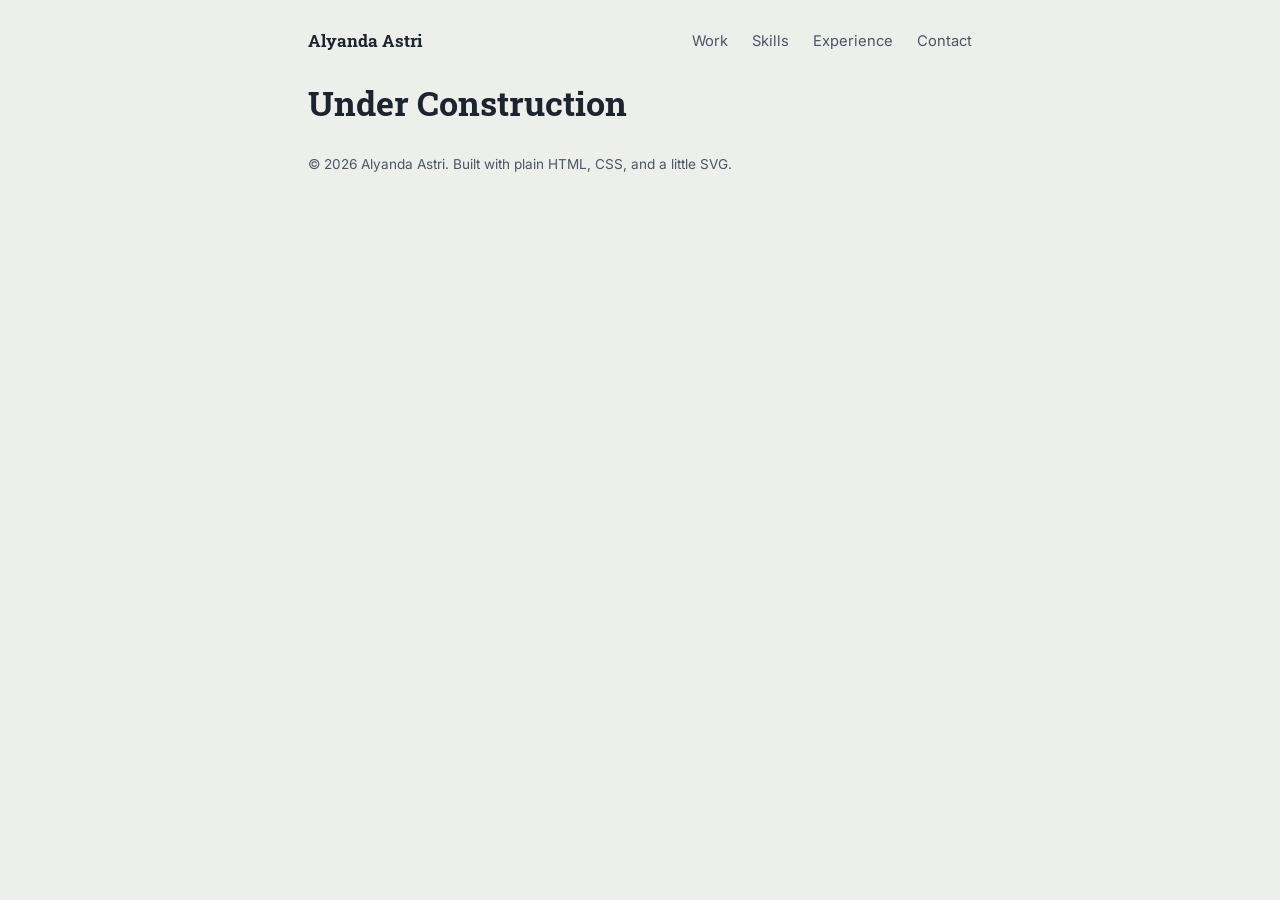
==== commit 82d75039: "feat: temp" ====
--- a/index.html
+++ b/index.html
@@ -3,12 +3,11 @@
 <head>
 <meta charset="UTF-8">
 <meta name="viewport" content="width=device-width, initial-scale=1.0">
-<title>Alyanda Astri</title>
+<title>Alyanda Astri — Data Analyst</title>
 <meta name="description" content="Portfolio of Alyanda Astri, Data Analyst — projects, skills, and experience.">
 <link rel="preconnect" href="https://fonts.googleapis.com">
 <link rel="preconnect" href="https://fonts.gstatic.com" crossorigin>
 <link href="https://fonts.googleapis.com/css2?family=Roboto+Slab:wght@400;500;700&family=Inter:wght@400;500;600&family=IBM+Plex+Mono:wght@400;500&display=swap" rel="stylesheet">
-<link rel="stylesheet" href="https://cdnjs.cloudflare.com/ajax/libs/font-awesome/6.5.1/css/all.min.css">
 <style>
   :root{
     --paper:#EDEFEA;
@@ -81,7 +80,7 @@
 
   /* ---------- hero ---------- */
   .hero{
-    padding:56px 0 0px;
+    padding:56px 0 64px;
     border-bottom:1px solid var(--line);
   }
   .hero .eyebrow{
@@ -91,7 +90,7 @@
   }
   .hero h1{
     font-size:clamp(2.1rem, 5vw, 3rem);
-    max-width:24ch;
+    max-width:11ch;
   }
   .hero p.lede{
     margin-top:18px;
@@ -99,7 +98,13 @@
     color:var(--ink-soft);
     font-size:1.08rem;
   }
-
+  .hero .cta-row{
+    margin-top:28px;
+    display:flex;
+    gap:16px;
+    align-items:center;
+    flex-wrap:wrap;
+  }
   .btn{
     display:inline-block;
     background:var(--ink);
@@ -116,6 +121,43 @@
     border:1px solid var(--line);
   }
 
+  .chart-panel{
+    margin-top:44px;
+    border:1px solid var(--line);
+    background:var(--paper-raised);
+    padding:22px 22px 16px;
+  }
+  .chart-panel .chart-label{
+    display:flex;
+    justify-content:space-between;
+    color:var(--ink-soft);
+    margin-bottom:6px;
+  }
+  #trend-svg path.line{
+    fill:none;
+    stroke:var(--amber);
+    stroke-width:2.5;
+    stroke-linecap:round;
+    stroke-dasharray:600;
+    stroke-dashoffset:600;
+    animation:draw 1.6s ease-out forwards;
+  }
+  #trend-svg path.area{
+    fill:url(#areaGrad);
+    opacity:0;
+    animation:fadein 1s ease-out 1s forwards;
+  }
+  #trend-svg circle{
+    opacity:0;
+    animation:fadein 0.4s ease-out forwards;
+  }
+  @keyframes draw{ to{ stroke-dashoffset:0; } }
+  @keyframes fadein{ to{ opacity:1; } }
+  @media (prefers-reduced-motion: reduce){
+    #trend-svg path.line{ animation:none; stroke-dashoffset:0; }
+    #trend-svg path.area, #trend-svg circle{ animation:none; opacity:1; }
+  }
+
   /* ---------- sections ---------- */
   section{
     padding:52px 0;
@@ -195,25 +237,13 @@
   }
 
   /* projects */
-
-  a.project{
-    display:block;
+  .project{
     border:1px solid var(--line);
     background:var(--paper-raised);
     padding:24px;
     margin-bottom:18px;
-    text-decoration:none;
-    color:inherit;
-    transition:border-color 0.15s ease, transform 0.15s ease;
-  }
-  a.project:last-child{ margin-bottom:0; }
-  a.project:hover{
-    border-color:var(--amber);
-    transform:translateY(-2px);
-  }
-  a.project:hover .p-link{
-    text-decoration:underline;
-  }
+  }
+  .project:last-child{ margin-bottom:0; }
   .project .p-head{
     display:flex;
     justify-content:space-between;
@@ -287,7 +317,7 @@
     max-width:58ch;
   }
 
-/* contact */
+  /* contact */
   .contact-block{
     display:flex;
     flex-direction:column;
@@ -307,35 +337,6 @@
     padding-bottom:2px;
   }
 
-  .icon-row{
-    display:flex;
-    align-items:center;
-    gap:22px;
-    flex-wrap:wrap;
-  }
-  .icon-link{
-    display:flex;
-    align-items:center;
-    gap:8px;
-    text-decoration:none;
-    color:var(--ink);
-    font-size:0.92rem;
-    border-bottom:none;
-  }
-  .icon-link svg{
-    width:20px;
-    height:20px;
-    flex-shrink:0;
-  }
-  .icon-link:hover{ color:var(--teal); }
-  .icon-link.linkedin svg{ color:#0A66C2; }
-  .icon-link.whatsapp svg{ color:#25D366; }
-  .email-plain{
-    color:var(--ink-soft);
-    font-size:0.92rem;
-    font-family:'IBM Plex Mono', monospace;
-  }
-
   footer{
     padding:32px 0 48px;
     color:var(--ink-soft);
@@ -348,6 +349,10 @@
     outline-offset:2px;
   }
 
+  @media (min-width:640px){
+    .about-grid{ grid-template-columns:1.3fr 1fr; }
+  }
+
   @media (max-width:560px){
     header.site{ flex-direction:column; gap:14px; align-items:flex-start; }
     .stat-row{ grid-template-columns:1fr; }
@@ -360,6 +365,7 @@
 <header class="site">
   <div class="brand">Alyanda Astri</div>
   <nav>
+    <a href="#work">Work</a>
     <a href="#skills">Skills</a>
     <a href="#experience">Experience</a>
     <a href="#contact">Contact</a>
@@ -368,18 +374,45 @@
 
 <div class="wrap">
 
+  <h1>Under Construction</h1>
+
   <!-- HERO -->
-  <section class="hero" style="border-bottom:none; padding-top:12px;">
+  <!-- <section class="hero" style="border-bottom:none; padding-top:12px;">
     <span class="mono eyebrow">Data Analyst — Jakarta, ID</span>
-    <h1>A Data Analyst Aspire to-be</h1>
+    <h1>Tidied and Tidying messy data into </h1>
     <p class="lede">
-      A Computer Science Fresh Graduate form Universitas Indonesia with Passion
-      on pursuing a Data Analytics Career.
+      Fresh graduate with passion in data ahndling, starting from analyzing raw data
+      to 
+      Three years finding the signal in retail and product data — from churn models to
+      pricing experiments. I care most about the part after the analysis: making sure
+      the right person acts on it.
     </p>
-  </section>
+    <div class="cta-row">
+      <a class="btn" href="#work">See the work</a>
+      <a class="btn ghost" href="mailto:astrialyanda@gmail.com">astrialyanda@gmail.com</a>
+    </div>
+
+    <div class="chart-panel">
+      <div class="chart-label mono">
+        <span>MONTHLY ACTIVE USERS — LAST 12 MONTHS</span>
+        <span>+38% YoY</span>
+      </div>
+      <svg id="trend-svg" viewBox="0 0 640 160" width="100%" height="140" preserveAspectRatio="none">
+        <defs>
+          <linearGradient id="areaGrad" x1="0" y1="0" x2="0" y2="1">
+            <stop offset="0%" stop-color="#C98A3E" stop-opacity="0.22"/>
+            <stop offset="100%" stop-color="#C98A3E" stop-opacity="0"/>
+          </linearGradient>
+        </defs>
+        <path class="area" d="M0,120 L53,112 L107,118 L160,98 L213,102 L267,86 L320,90 L373,68 L427,72 L480,50 L533,54 L587,30 L640,26 L640,160 L0,160 Z"/>
+        <path class="line" d="M0,120 L53,112 L107,118 L160,98 L213,102 L267,86 L320,90 L373,68 L427,72 L480,50 L533,54 L587,30 L640,26"/>
+        <circle cx="640" cy="26" r="4" fill="#C98A3E" style="animation-delay:1.5s;"/>
+      </svg>
+    </div>
+  </section> -->
 
   <!-- ABOUT -->
-  <section id="about">
+  <!-- <section id="about">
     <div class="section-head">
       <span class="mono label">01</span>
       <h2>About</h2>
@@ -387,10 +420,15 @@
     <div class="about-grid">
       <div class="about-text">
         <p>
-          Computer Science fresh graduate from Universitas Indonesia with foundations in data analytics and machine learning. 
-          Experienced in writing SQL queries and analyzing business cases through academic projects, competition, and internship. 
-          Continuously learning data analytical skills such as Excel, Python and Power BI. 
-          Eager to further apply analytical and problem-solving skills in a data analytics role.
+          I'm a data analyst who started in customer support — which turned out to be the
+          best training for this job. I'd spent two years listening to why people churned
+          before I ever wrote a line of SQL, so my analysis usually starts with a real
+          question, not a dataset looking for a home.
+        </p>
+        <p>
+          Right now I work across pricing, retention, and lifecycle marketing, mostly in
+          SQL and Python, with dashboards for the teams who need answers daily and
+          notebooks for the ones who need to dig in themselves.
         </p>
       </div>
       <div class="stat-row" style="grid-column:1/-1;">
@@ -408,10 +446,10 @@
         </div>
       </div>
     </div>
-  </section>
+  </section> -->
 
   <!-- SKILLS -->
-  <section id="skills">
+  <!-- <section id="skills">
     <div class="section-head">
       <span class="mono label">02</span>
       <h2>Skills</h2>
@@ -422,6 +460,8 @@
         <div class="pill-row">
           <span class="pill">SQL</span>
           <span class="pill">Python (pandas, numpy)</span>
+          <span class="pill">R</span>
+          <span class="pill">DAX</span>
         </div>
       </div>
       <div class="skill-group">
@@ -452,16 +492,16 @@
         </div>
       </div>
     </div>
-  </section>
+  </section> -->
 
   <!-- WORK / PROJECTS -->
-  <section id="work">
+  <!-- <section id="work">
     <div class="section-head">
       <span class="mono label">03</span>
-      <h2>Projects</h2>
-    </div>
-
-    <a class="project" href="projects-thesis.html">
+      <h2>Selected work</h2>
+    </div>
+
+    <div class="project">
       <div class="p-head">
         <h3>Predicting churn before it happens</h3>
         <span class="p-meta mono">Subscription product</span>
@@ -476,10 +516,10 @@
         <span class="m"><span class="n">-17%</span> churn in flagged segment</span>
       </div>
       <div class="p-tools mono">Python · scikit-learn · SQL · Looker</div>
-      <span class="p-link">Read the write-up →</span>
-    </a>
-
-    <a class="project" href="projects-self.html">
+      <a class="p-link" href="#">Read the write-up →</a>
+    </div>
+
+    <div class="project">
       <div class="p-head">
         <h3>Pricing experiment for the mid-tier plan</h3>
         <span class="p-meta mono">Growth</span>
@@ -494,10 +534,10 @@
         <span class="m"><span class="n">12wk</span> test window</span>
       </div>
       <div class="p-tools mono">SQL · R · Bayesian A/B testing</div>
-      <span class="p-link">Read the write-up →</span>
-    </a>
-
-    <a class="project" href="projects-kasdd.html">
+      <a class="p-link" href="#">Read the write-up →</a>
+    </div>
+
+    <div class="project">
       <div class="p-head">
         <h3>A dashboard the sales team actually opens</h3>
         <span class="p-meta mono">Internal tooling</span>
@@ -511,48 +551,12 @@
         <span class="m"><span class="n">-4hrs</span> manual reporting / week</span>
       </div>
       <div class="p-tools mono">Tableau · dbt · Snowflake</div>
-      <span class="p-link">Read the write-up →</span>
-    </a>
-  </section>
-
-  <a class="project" href="projects-dm.html">
-      <div class="p-head">
-        <h3>A dashboard the sales team actually opens</h3>
-        <span class="p-meta mono">Internal tooling</span>
-      </div>
-      <p class="p-desc">
-        Replaced a weekly static report with a live pipeline dashboard. Spent more time
-        interviewing sales reps about what they'd ignore than building charts.
-      </p>
-      <div class="p-metrics">
-        <span class="m"><span class="n">85%</span> weekly active use</span>
-        <span class="m"><span class="n">-4hrs</span> manual reporting / week</span>
-      </div>
-      <div class="p-tools mono">Tableau · dbt · Snowflake</div>
-      <span class="p-link">Read the write-up →</span>
-    </a>
-  </section>
-
-  <a class="project" href="projects-basdat.html">
-      <div class="p-head">
-        <h3>A dashboard the sales team actually opens</h3>
-        <span class="p-meta mono">Internal tooling</span>
-      </div>
-      <p class="p-desc">
-        Replaced a weekly static report with a live pipeline dashboard. Spent more time
-        interviewing sales reps about what they'd ignore than building charts.
-      </p>
-      <div class="p-metrics">
-        <span class="m"><span class="n">85%</span> weekly active use</span>
-        <span class="m"><span class="n">-4hrs</span> manual reporting / week</span>
-      </div>
-      <div class="p-tools mono">Tableau · dbt · Snowflake</div>
-      <span class="p-link">Read the write-up →</span>
-    </a>
-  </section>
+      <a class="p-link" href="#">Read the write-up →</a>
+    </div>
+  </section> -->
 
   <!-- EXPERIENCE -->
-  <section id="experience">
+  <!-- <section id="experience">
     <div class="section-head">
       <span class="mono label">04</span>
       <h2>Experience</h2>
@@ -584,10 +588,10 @@
         <p>Handled escalations and noticed the churn patterns that later became my first analysis project.</p>
       </div>
     </div>
-  </section>
+  </section> -->
 
   <!-- CONTACT -->
-  <section id="contact">
+  <!-- <section id="contact">
     <div class="section-head">
       <span class="mono label">05</span>
       <h2>Get in touch</h2>
@@ -597,21 +601,17 @@
         Open to data analyst and analytics engineering roles, and always happy to talk
         about a hard measurement problem over coffee (virtual or otherwise).
       </p>
-      <div class="icon-row">
-        <a class="icon-link linkedin" href="https://linkedin.com/in/alyanda-astri-740754247" target="_blank" rel="noopener noreferrer">
-          <i class="fa-brands fa-linkedin"></i>
-          LinkedIn
-        </a>
-        <a class="icon-link whatsapp" href="https://wa.me/6281297639830" target="_blank" rel="noopener noreferrer">
-          <i class="fa-brands fa-whatsapp"></i>
-          WhatsApp
-        </a>
-        <span class="email-plain">astrialyanda@gmail.com</span>
-      </div>
-    </div>
+      <div class="contact-links">
+        <a href="mailto:alex.rivera@example.com">Email</a>
+        <a href="#">LinkedIn</a>
+        <a href="#">GitHub</a>
+        <a href="#">Resume (PDF)</a>
+      </div>
+    </div>
+  </section> -->
 
   <footer>
-    © 2026 Alyanda Astri. Built with plain HTML and CSS.
+    © 2026 Alyanda Astri. Built with plain HTML, CSS, and a little SVG.
   </footer>
 
 </div>
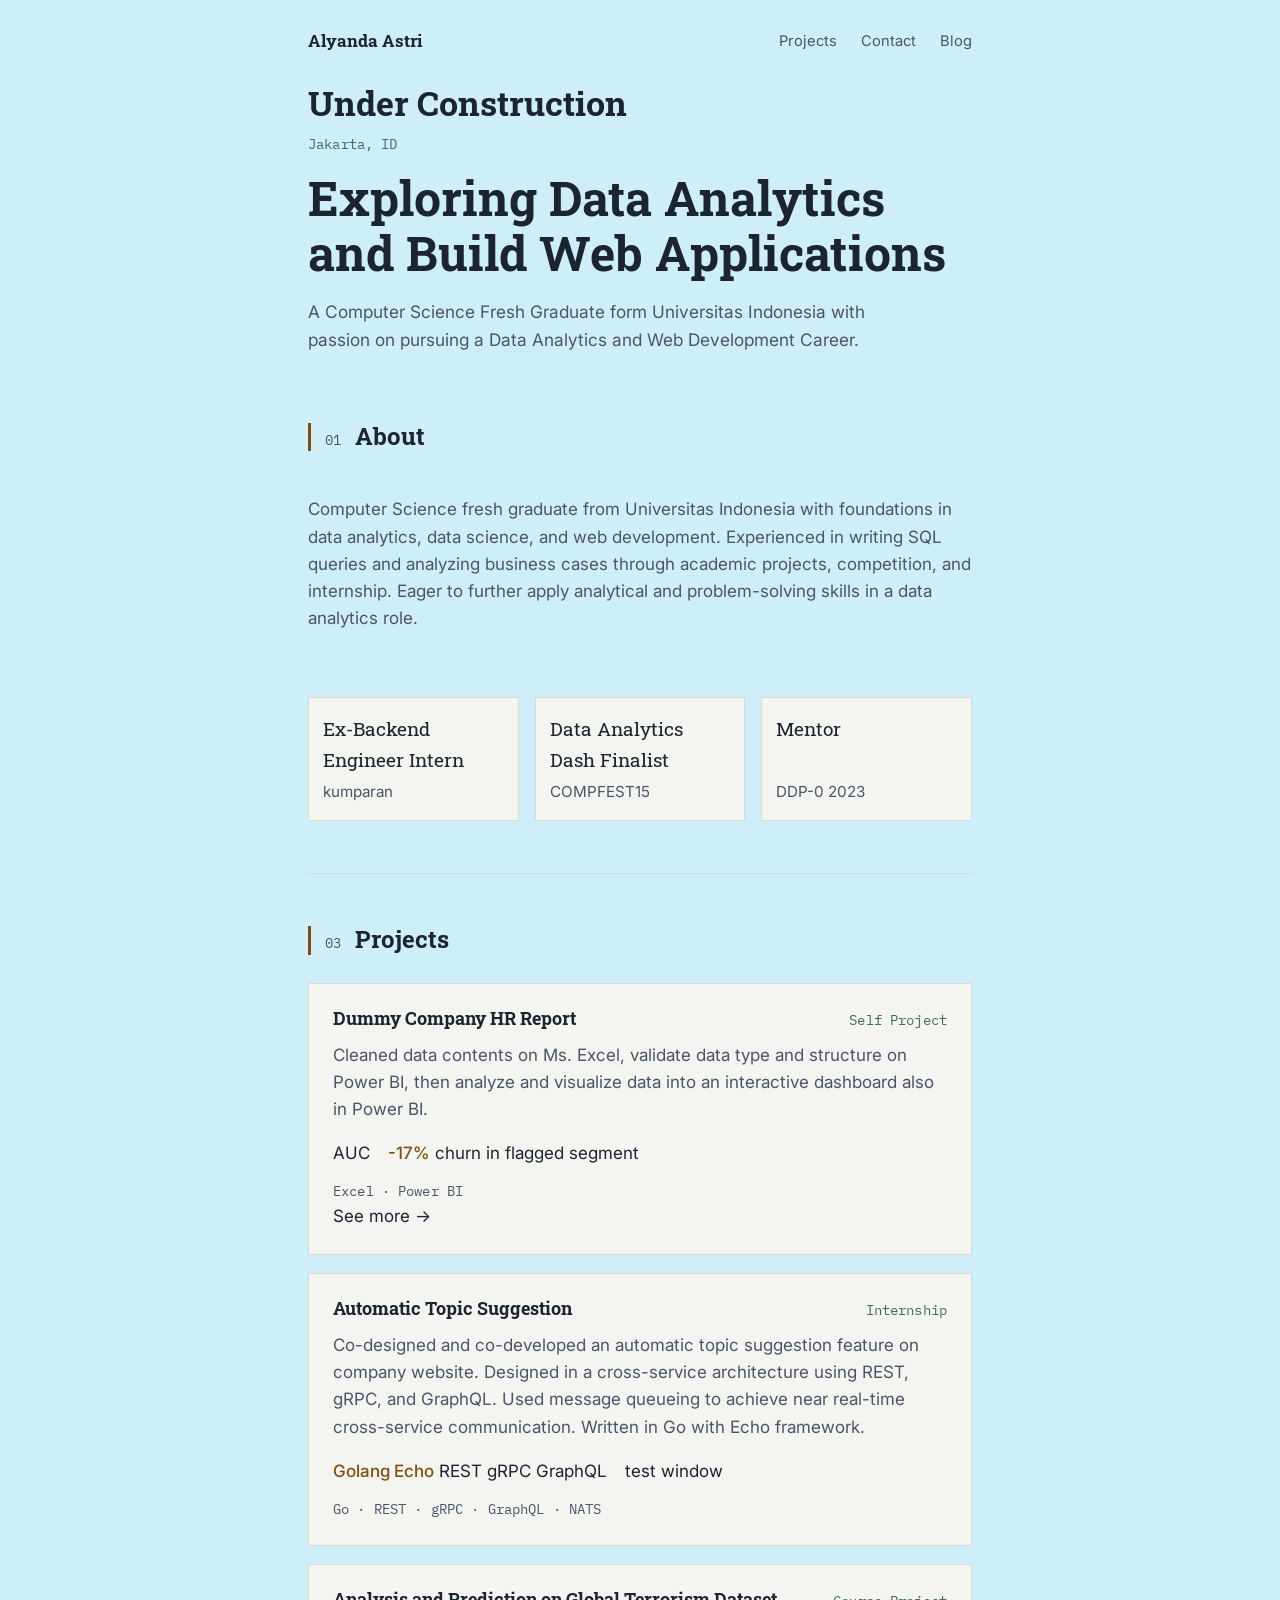
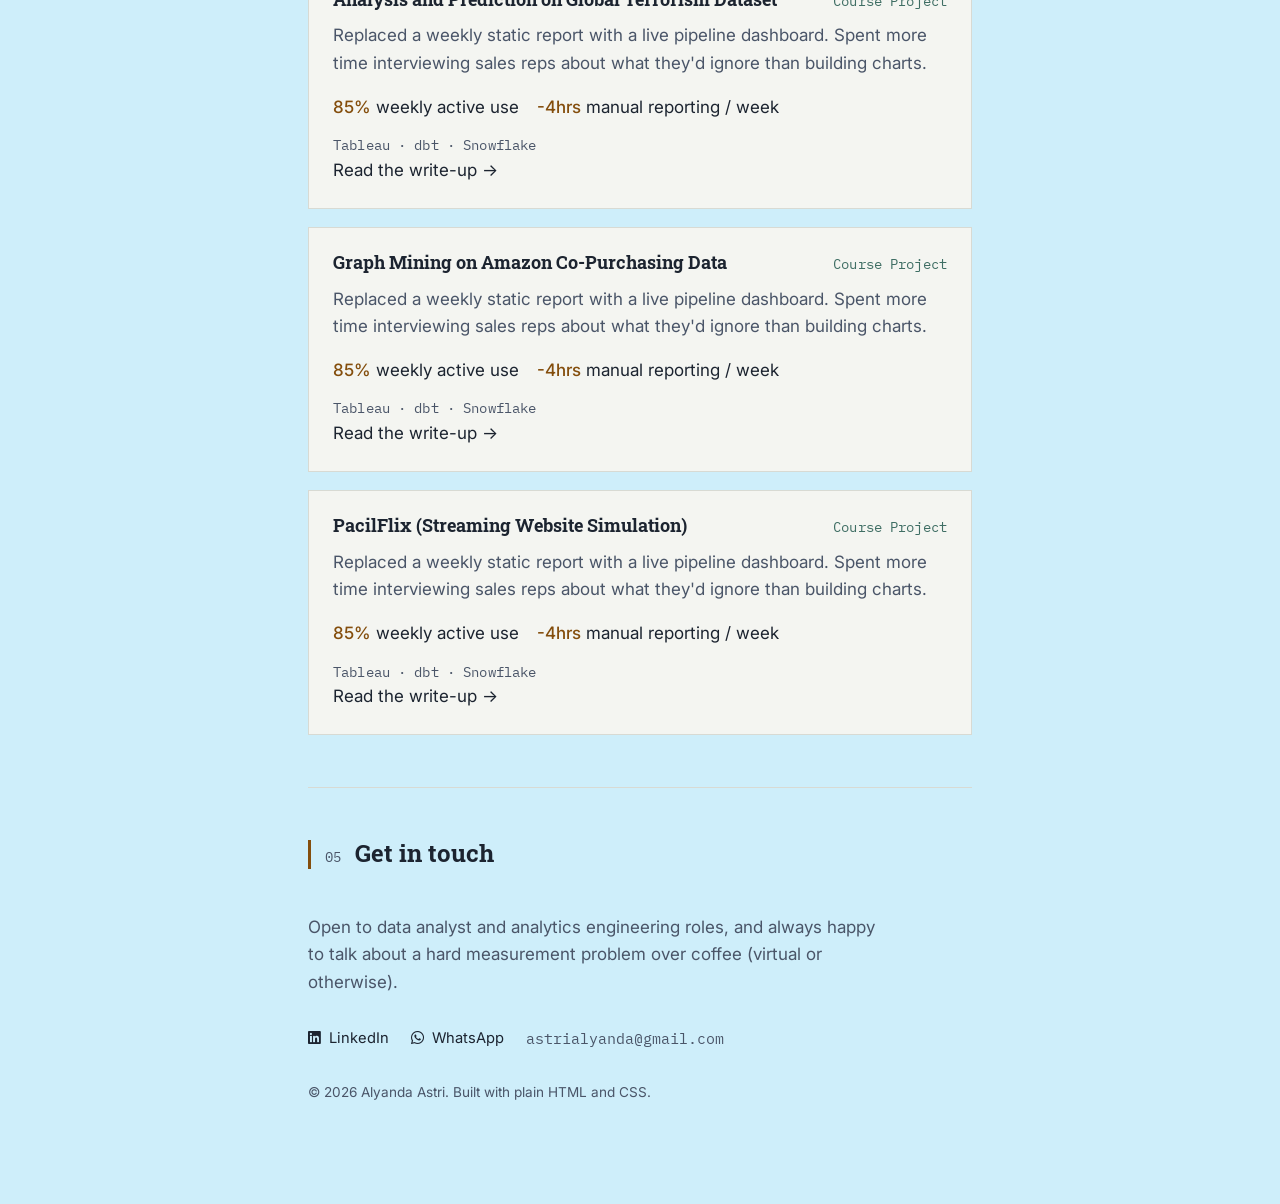
==== commit 2681602b: "feat: on progress" ====
--- a/index.html
+++ b/index.html
@@ -3,18 +3,19 @@
 <head>
 <meta charset="UTF-8">
 <meta name="viewport" content="width=device-width, initial-scale=1.0">
-<title>Alyanda Astri — Data Analyst</title>
+<title>Alyanda Astri</title>
 <meta name="description" content="Portfolio of Alyanda Astri, Data Analyst — projects, skills, and experience.">
 <link rel="preconnect" href="https://fonts.googleapis.com">
 <link rel="preconnect" href="https://fonts.gstatic.com" crossorigin>
 <link href="https://fonts.googleapis.com/css2?family=Roboto+Slab:wght@400;500;700&family=Inter:wght@400;500;600&family=IBM+Plex+Mono:wght@400;500&display=swap" rel="stylesheet">
+<link rel="stylesheet" href="https://cdnjs.cloudflare.com/ajax/libs/font-awesome/6.5.1/css/all.min.css">
 <style>
   :root{
-    --paper:#EDEFEA;
+    --paper:#ceeefa;
     --paper-raised:#F4F5F1;
     --ink:#1C2430;
     --ink-soft:#4A5568;
-    --amber:#C98A3E;
+    --amber:#844e0d;
     --teal:#3F6E64;
     --line:#D8DAD3;
     --max-w:720px;
@@ -80,7 +81,7 @@
 
   /* ---------- hero ---------- */
   .hero{
-    padding:56px 0 64px;
+    padding:56px 0 0px;
     border-bottom:1px solid var(--line);
   }
   .hero .eyebrow{
@@ -90,7 +91,7 @@
   }
   .hero h1{
     font-size:clamp(2.1rem, 5vw, 3rem);
-    max-width:11ch;
+    max-width:24ch;
   }
   .hero p.lede{
     margin-top:18px;
@@ -98,13 +99,7 @@
     color:var(--ink-soft);
     font-size:1.08rem;
   }
-  .hero .cta-row{
-    margin-top:28px;
-    display:flex;
-    gap:16px;
-    align-items:center;
-    flex-wrap:wrap;
-  }
+
   .btn{
     display:inline-block;
     background:var(--ink);
@@ -121,43 +116,6 @@
     border:1px solid var(--line);
   }
 
-  .chart-panel{
-    margin-top:44px;
-    border:1px solid var(--line);
-    background:var(--paper-raised);
-    padding:22px 22px 16px;
-  }
-  .chart-panel .chart-label{
-    display:flex;
-    justify-content:space-between;
-    color:var(--ink-soft);
-    margin-bottom:6px;
-  }
-  #trend-svg path.line{
-    fill:none;
-    stroke:var(--amber);
-    stroke-width:2.5;
-    stroke-linecap:round;
-    stroke-dasharray:600;
-    stroke-dashoffset:600;
-    animation:draw 1.6s ease-out forwards;
-  }
-  #trend-svg path.area{
-    fill:url(#areaGrad);
-    opacity:0;
-    animation:fadein 1s ease-out 1s forwards;
-  }
-  #trend-svg circle{
-    opacity:0;
-    animation:fadein 0.4s ease-out forwards;
-  }
-  @keyframes draw{ to{ stroke-dashoffset:0; } }
-  @keyframes fadein{ to{ opacity:1; } }
-  @media (prefers-reduced-motion: reduce){
-    #trend-svg path.line{ animation:none; stroke-dashoffset:0; }
-    #trend-svg path.area, #trend-svg circle{ animation:none; opacity:1; }
-  }
-
   /* ---------- sections ---------- */
   section{
     padding:52px 0;
@@ -202,12 +160,12 @@
   }
   .stat .num{
     font-family:'Roboto Slab', serif;
-    font-size:1.6rem;
+    font-size:1.2rem;
     color:var(--ink);
   }
   .stat .desc{
     color:var(--ink-soft);
-    font-size:0.85rem;
+    font-size:0.95rem;
     margin-top:4px;
   }
 
@@ -237,13 +195,25 @@
   }
 
   /* projects */
+
   .project{
+    display:block;
     border:1px solid var(--line);
     background:var(--paper-raised);
     padding:24px;
     margin-bottom:18px;
+    text-decoration:none;
+    color:inherit;
+    transition:border-color 0.15s ease, transform 0.15s ease;
   }
   .project:last-child{ margin-bottom:0; }
+  a.project:hover{
+    border-color:var(--amber);
+    transform:translateY(-2px);
+  }
+  a.project:hover .p-link{
+    text-decoration:underline;
+  }
   .project .p-head{
     display:flex;
     justify-content:space-between;
@@ -286,6 +256,9 @@
     font-size:0.9rem;
     text-decoration:none;
     border-bottom:1px solid var(--teal);
+  }
+  .project-static{
+  color:inherit;
   }
 
   /* experience */
@@ -317,7 +290,7 @@
     max-width:58ch;
   }
 
-  /* contact */
+/* contact */
   .contact-block{
     display:flex;
     flex-direction:column;
@@ -337,6 +310,35 @@
     padding-bottom:2px;
   }
 
+  .icon-row{
+    display:flex;
+    align-items:center;
+    gap:22px;
+    flex-wrap:wrap;
+  }
+  .icon-link{
+    display:flex;
+    align-items:center;
+    gap:8px;
+    text-decoration:none;
+    color:var(--ink);
+    font-size:0.92rem;
+    border-bottom:none;
+  }
+  .icon-link svg{
+    width:20px;
+    height:20px;
+    flex-shrink:0;
+  }
+  .icon-link:hover{ color:var(--teal); }
+  .icon-link.linkedin svg{ color:#0A66C2; }
+  .icon-link.whatsapp svg{ color:#25D366; }
+  .email-plain{
+    color:var(--ink-soft);
+    font-size:0.92rem;
+    font-family:'IBM Plex Mono', monospace;
+  }
+
   footer{
     padding:32px 0 48px;
     color:var(--ink-soft);
@@ -349,10 +351,6 @@
     outline-offset:2px;
   }
 
-  @media (min-width:640px){
-    .about-grid{ grid-template-columns:1.3fr 1fr; }
-  }
-
   @media (max-width:560px){
     header.site{ flex-direction:column; gap:14px; align-items:flex-start; }
     .stat-row{ grid-template-columns:1fr; }
@@ -365,10 +363,10 @@
 <header class="site">
   <div class="brand">Alyanda Astri</div>
   <nav>
-    <a href="#work">Work</a>
-    <a href="#skills">Skills</a>
-    <a href="#experience">Experience</a>
+    <!-- <a href="#skills">Skills</a> -->
+    <a href="#projects">Projects</a>
     <a href="#contact">Contact</a>
+    <a href="personal.html">Blog</a>
   </nav>
 </header>
 
@@ -377,42 +375,17 @@
   <h1>Under Construction</h1>
 
   <!-- HERO -->
-  <!-- <section class="hero" style="border-bottom:none; padding-top:12px;">
-    <span class="mono eyebrow">Data Analyst — Jakarta, ID</span>
-    <h1>Tidied and Tidying messy data into </h1>
+  <section class="hero" style="border-bottom:none; padding-top:12px;">
+    <span class="mono eyebrow">Jakarta, ID</span>
+    <h1>Exploring Data Analytics and Build Web Applications</h1>
     <p class="lede">
-      Fresh graduate with passion in data ahndling, starting from analyzing raw data
-      to 
-      Three years finding the signal in retail and product data — from churn models to
-      pricing experiments. I care most about the part after the analysis: making sure
-      the right person acts on it.
+      A Computer Science Fresh Graduate form Universitas Indonesia with passion
+      on pursuing a Data Analytics and Web Development Career.
     </p>
-    <div class="cta-row">
-      <a class="btn" href="#work">See the work</a>
-      <a class="btn ghost" href="mailto:astrialyanda@gmail.com">astrialyanda@gmail.com</a>
-    </div>
-
-    <div class="chart-panel">
-      <div class="chart-label mono">
-        <span>MONTHLY ACTIVE USERS — LAST 12 MONTHS</span>
-        <span>+38% YoY</span>
-      </div>
-      <svg id="trend-svg" viewBox="0 0 640 160" width="100%" height="140" preserveAspectRatio="none">
-        <defs>
-          <linearGradient id="areaGrad" x1="0" y1="0" x2="0" y2="1">
-            <stop offset="0%" stop-color="#C98A3E" stop-opacity="0.22"/>
-            <stop offset="100%" stop-color="#C98A3E" stop-opacity="0"/>
-          </linearGradient>
-        </defs>
-        <path class="area" d="M0,120 L53,112 L107,118 L160,98 L213,102 L267,86 L320,90 L373,68 L427,72 L480,50 L533,54 L587,30 L640,26 L640,160 L0,160 Z"/>
-        <path class="line" d="M0,120 L53,112 L107,118 L160,98 L213,102 L267,86 L320,90 L373,68 L427,72 L480,50 L533,54 L587,30 L640,26"/>
-        <circle cx="640" cy="26" r="4" fill="#C98A3E" style="animation-delay:1.5s;"/>
-      </svg>
-    </div>
-  </section> -->
+  </section>
 
   <!-- ABOUT -->
-  <!-- <section id="about">
+  <section id="about">
     <div class="section-head">
       <span class="mono label">01</span>
       <h2>About</h2>
@@ -420,33 +393,28 @@
     <div class="about-grid">
       <div class="about-text">
         <p>
-          I'm a data analyst who started in customer support — which turned out to be the
-          best training for this job. I'd spent two years listening to why people churned
-          before I ever wrote a line of SQL, so my analysis usually starts with a real
-          question, not a dataset looking for a home.
-        </p>
-        <p>
-          Right now I work across pricing, retention, and lifecycle marketing, mostly in
-          SQL and Python, with dashboards for the teams who need answers daily and
-          notebooks for the ones who need to dig in themselves.
+          Computer Science fresh graduate from Universitas Indonesia with foundations in data analytics, 
+          data science, and web development. Experienced in writing SQL queries and analyzing business 
+          cases through academic projects, competition, and internship. Eager to further apply analytical 
+          and problem-solving skills in a data analytics role.
         </p>
       </div>
       <div class="stat-row" style="grid-column:1/-1;">
         <div class="stat">
-          <div class="num">40+</div>
-          <div class="desc">analyses shipped to stakeholders</div>
+          <div class="num">Ex-Backend Engineer Intern</div>
+          <div class="desc">kumparan</div>
         </div>
         <div class="stat">
-          <div class="num">3</div>
-          <div class="desc">years in analytics roles</div>
+          <div class="num">Data Analytics Dash Finalist</div>
+          <div class="desc">COMPFEST15</div>
         </div>
         <div class="stat">
-          <div class="num">$1.2M</div>
-          <div class="desc">revenue impact attributed to my recs</div>
+          <div class="num">Mentor<br></br></div>
+          <div class="desc">DDP-0 2023</div>
         </div>
       </div>
     </div>
-  </section> -->
+  </section>
 
   <!-- SKILLS -->
   <!-- <section id="skills">
@@ -456,30 +424,17 @@
     </div>
     <div class="skill-groups">
       <div class="skill-group">
-        <h3>Languages & querying</h3>
+        <h3>Languages</h3>
         <div class="pill-row">
           <span class="pill">SQL</span>
           <span class="pill">Python (pandas, numpy)</span>
-          <span class="pill">R</span>
-          <span class="pill">DAX</span>
         </div>
       </div>
       <div class="skill-group">
         <h3>Visualization & BI</h3>
         <div class="pill-row">
-          <span class="pill">Tableau</span>
           <span class="pill">Power BI</span>
-          <span class="pill">Looker</span>
-          <span class="pill">Matplotlib / Seaborn</span>
-        </div>
-      </div>
-      <div class="skill-group">
-        <h3>Statistics & modeling</h3>
-        <div class="pill-row">
-          <span class="pill">A/B testing</span>
-          <span class="pill">Regression</span>
-          <span class="pill">Cohort & churn analysis</span>
-          <span class="pill">Forecasting</span>
+          <span class="pill">Matplotlib</span>
         </div>
       </div>
       <div class="skill-group">
@@ -495,52 +450,52 @@
   </section> -->
 
   <!-- WORK / PROJECTS -->
-  <!-- <section id="work">
+  <section id="work">
     <div class="section-head">
       <span class="mono label">03</span>
-      <h2>Selected work</h2>
-    </div>
-
-    <div class="project">
+      <h2>Projects</h2>
+    </div>
+
+    <a class="project" href="projects-self.html">
       <div class="p-head">
-        <h3>Predicting churn before it happens</h3>
-        <span class="p-meta mono">Subscription product</span>
+        <h3>Dummy Company HR Report</h3>
+        <span class="p-meta mono">Self Project</span>
       </div>
       <p class="p-desc">
-        Built a churn model on 18 months of usage data to flag at-risk subscribers 30 days
-        out, then worked with lifecycle marketing to target them with the right offer
-        instead of a blanket discount.
+        Cleaned data contents on Ms. Excel, validate data type and structure
+        on Power BI, then analyze and visualize data into an interactive dashboard 
+        also in Power BI.
       </p>
       <div class="p-metrics">
-        <span class="m"><span class="n">0.84</span> AUC</span>
+        <span class="m"><span class="n"></span> AUC</span>
         <span class="m"><span class="n">-17%</span> churn in flagged segment</span>
       </div>
-      <div class="p-tools mono">Python · scikit-learn · SQL · Looker</div>
-      <a class="p-link" href="#">Read the write-up →</a>
-    </div>
-
-    <div class="project">
+      <div class="p-tools mono">Excel · Power BI </div>
+      <span class="p-link">See more →</span>
+    </a>
+
+    <div class="project project-static">
       <div class="p-head">
-        <h3>Pricing experiment for the mid-tier plan</h3>
-        <span class="p-meta mono">Growth</span>
+        <h3>Automatic Topic Suggestion</h3>
+        <span class="p-meta mono">Internship</span>
       </div>
       <p class="p-desc">
-        Designed and analyzed an A/B test across three price points, controlling for
-        seasonality and regional differences, to find where conversion held without
-        hurting margin.
+        Co-designed and co-developed an automatic topic suggestion feature on
+        company website. Designed in a cross-service architecture using REST, gRPC,
+        and GraphQL. Used message queueing to achieve near real-time cross-service 
+        communication. Written in Go with Echo framework.
       </p>
       <div class="p-metrics">
-        <span class="m"><span class="n">+9%</span> conversion</span>
-        <span class="m"><span class="n">12wk</span> test window</span>
-      </div>
-      <div class="p-tools mono">SQL · R · Bayesian A/B testing</div>
-      <a class="p-link" href="#">Read the write-up →</a>
-    </div>
-
-    <div class="project">
+        <span class="m"><span class="n">Golang Echo</span> REST gRPC GraphQL</span>
+        <span class="m"><span class="n"></span> test window</span>
+      </div>
+      <div class="p-tools mono">Go · REST · gRPC · GraphQL · NATS</div>
+    </div>
+
+    <a class="project" href="projects-kasdd.html">
       <div class="p-head">
-        <h3>A dashboard the sales team actually opens</h3>
-        <span class="p-meta mono">Internal tooling</span>
+        <h3>Analysis and Prediction on Global Terrorism Dataset</h3>
+        <span class="p-meta mono">Course Project</span>
       </div>
       <p class="p-desc">
         Replaced a weekly static report with a live pipeline dashboard. Spent more time
@@ -551,9 +506,43 @@
         <span class="m"><span class="n">-4hrs</span> manual reporting / week</span>
       </div>
       <div class="p-tools mono">Tableau · dbt · Snowflake</div>
-      <a class="p-link" href="#">Read the write-up →</a>
-    </div>
-  </section> -->
+      <span class="p-link">Read the write-up →</span>
+    </a>
+
+    <a class="project" href="projects-dm.html">
+      <div class="p-head">
+        <h3>Graph Mining on Amazon Co-Purchasing Data</h3>
+        <span class="p-meta mono">Course Project</span>
+      </div>
+      <p class="p-desc">
+        Replaced a weekly static report with a live pipeline dashboard. Spent more time
+        interviewing sales reps about what they'd ignore than building charts.
+      </p>
+      <div class="p-metrics">
+        <span class="m"><span class="n">85%</span> weekly active use</span>
+        <span class="m"><span class="n">-4hrs</span> manual reporting / week</span>
+      </div>
+      <div class="p-tools mono">Tableau · dbt · Snowflake</div>
+      <span class="p-link">Read the write-up →</span>
+    </a>
+
+    <a class="project" href="projects-basdat.html">
+      <div class="p-head">
+        <h3>PacilFlix (Streaming Website Simulation)</h3>
+        <span class="p-meta mono">Course Project</span>
+      </div>
+      <p class="p-desc">
+        Replaced a weekly static report with a live pipeline dashboard. Spent more time
+        interviewing sales reps about what they'd ignore than building charts.
+      </p>
+      <div class="p-metrics">
+        <span class="m"><span class="n">85%</span> weekly active use</span>
+        <span class="m"><span class="n">-4hrs</span> manual reporting / week</span>
+      </div>
+      <div class="p-tools mono">Tableau · dbt · Snowflake</div>
+      <span class="p-link">Read the write-up →</span>
+    </a>
+  </section>
 
   <!-- EXPERIENCE -->
   <!-- <section id="experience">
@@ -591,7 +580,7 @@
   </section> -->
 
   <!-- CONTACT -->
-  <!-- <section id="contact">
+  <section id="contact">
     <div class="section-head">
       <span class="mono label">05</span>
       <h2>Get in touch</h2>
@@ -601,17 +590,21 @@
         Open to data analyst and analytics engineering roles, and always happy to talk
         about a hard measurement problem over coffee (virtual or otherwise).
       </p>
-      <div class="contact-links">
-        <a href="mailto:alex.rivera@example.com">Email</a>
-        <a href="#">LinkedIn</a>
-        <a href="#">GitHub</a>
-        <a href="#">Resume (PDF)</a>
-      </div>
-    </div>
-  </section> -->
+      <div class="icon-row">
+        <a class="icon-link linkedin" href="https://linkedin.com/in/alyanda-astri-740754247" target="_blank" rel="noopener noreferrer">
+          <i class="fa-brands fa-linkedin"></i>
+          LinkedIn
+        </a>
+        <a class="icon-link whatsapp" href="https://wa.me/6281297639830" target="_blank" rel="noopener noreferrer">
+          <i class="fa-brands fa-whatsapp"></i>
+          WhatsApp
+        </a>
+        <span class="email-plain">astrialyanda@gmail.com</span>
+      </div>
+    </div>
 
   <footer>
-    © 2026 Alyanda Astri. Built with plain HTML, CSS, and a little SVG.
+    © 2026 Alyanda Astri. Built with plain HTML and CSS.
   </footer>
 
 </div>
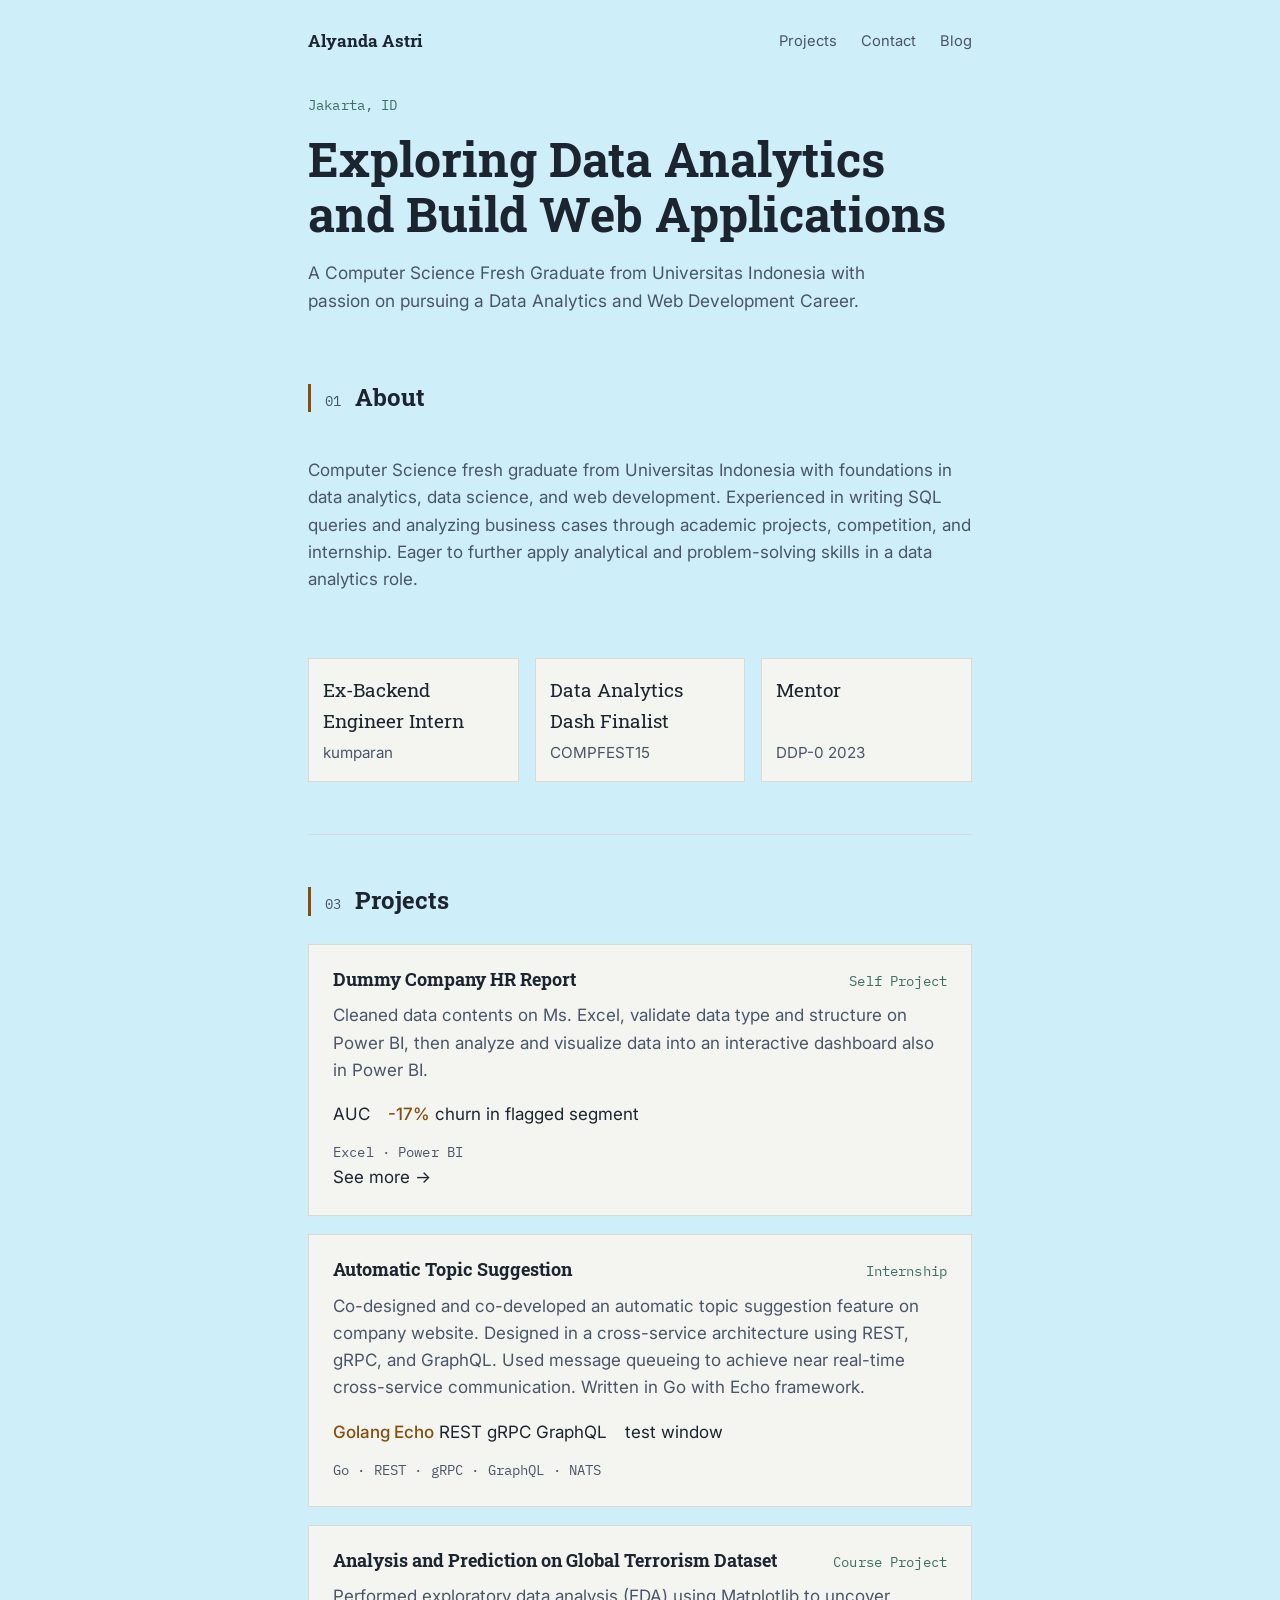
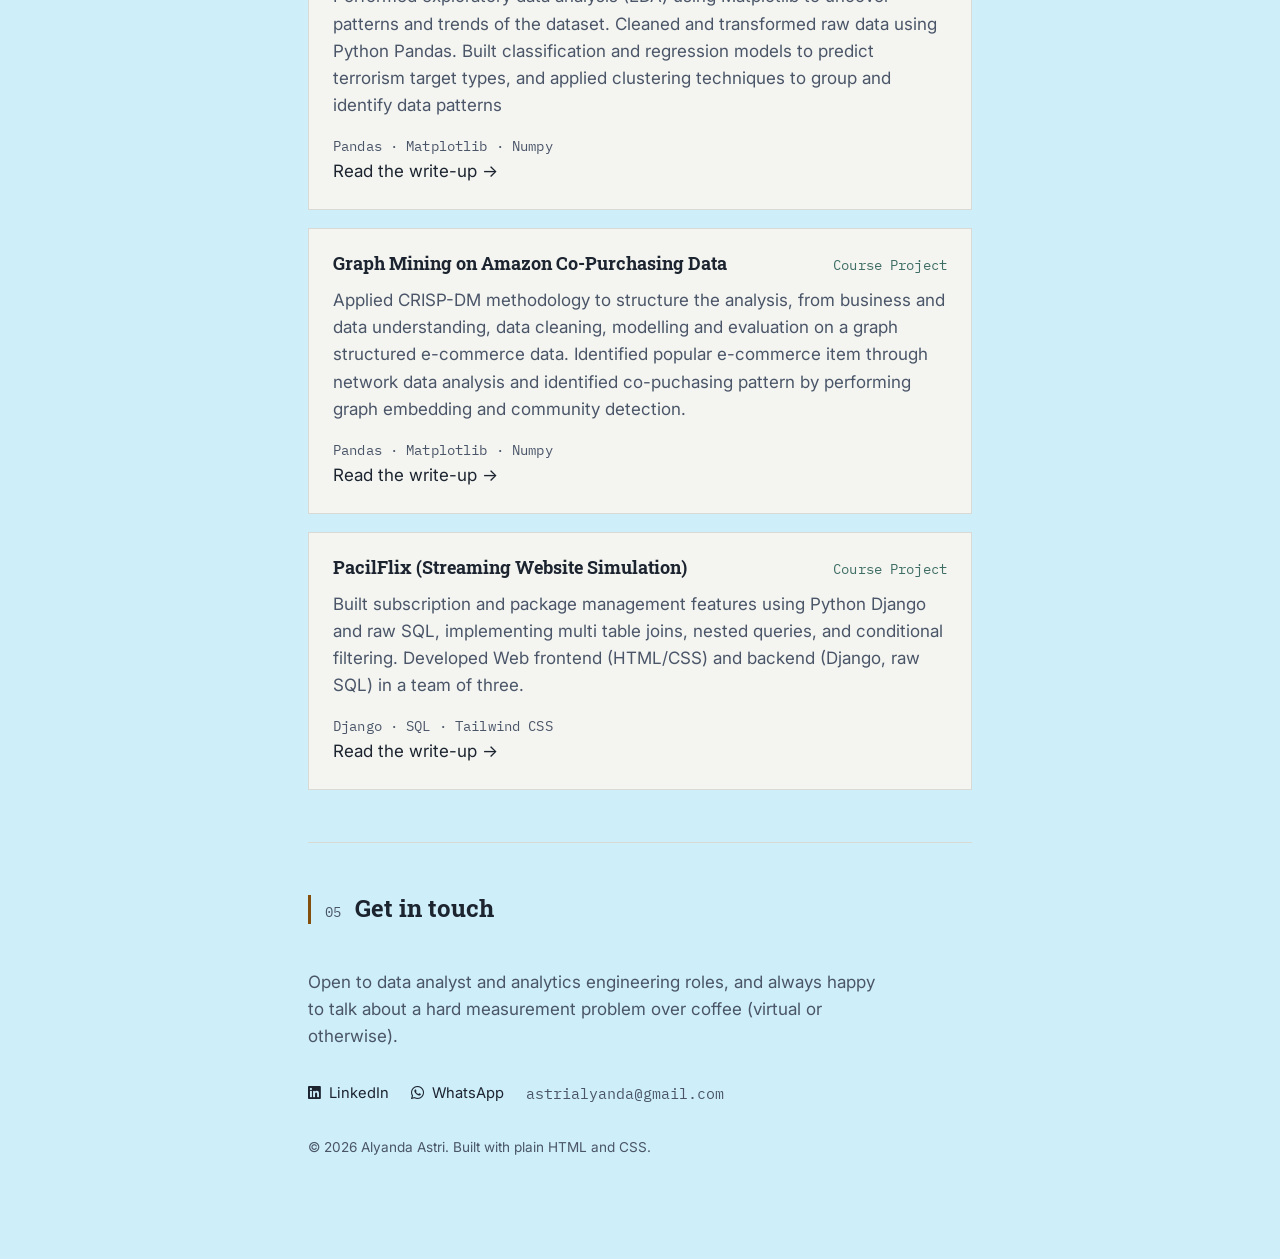
==== commit 6029f2d3: "feat: still dirty but content-wise correct" ====
--- a/index.html
+++ b/index.html
@@ -372,14 +372,12 @@
 
 <div class="wrap">
 
-  <h1>Under Construction</h1>
-
   <!-- HERO -->
   <section class="hero" style="border-bottom:none; padding-top:12px;">
     <span class="mono eyebrow">Jakarta, ID</span>
     <h1>Exploring Data Analytics and Build Web Applications</h1>
     <p class="lede">
-      A Computer Science Fresh Graduate form Universitas Indonesia with passion
+      A Computer Science Fresh Graduate from Universitas Indonesia with passion
       on pursuing a Data Analytics and Web Development Career.
     </p>
   </section>
@@ -498,14 +496,16 @@
         <span class="p-meta mono">Course Project</span>
       </div>
       <p class="p-desc">
-        Replaced a weekly static report with a live pipeline dashboard. Spent more time
-        interviewing sales reps about what they'd ignore than building charts.
+        Performed exploratory data analysis (EDA) using Matplotlib to uncover patterns and 
+        trends of the dataset. Cleaned and transformed raw data using Python Pandas. Built 
+        classification and regression models to predict terrorism target types, and applied 
+        clustering techniques to group and identify data patterns
       </p>
-      <div class="p-metrics">
+      <!-- <div class="p-metrics">
         <span class="m"><span class="n">85%</span> weekly active use</span>
         <span class="m"><span class="n">-4hrs</span> manual reporting / week</span>
-      </div>
-      <div class="p-tools mono">Tableau · dbt · Snowflake</div>
+      </div> -->
+      <div class="p-tools mono">Pandas · Matplotlib · Numpy</div>
       <span class="p-link">Read the write-up →</span>
     </a>
 
@@ -515,14 +515,17 @@
         <span class="p-meta mono">Course Project</span>
       </div>
       <p class="p-desc">
-        Replaced a weekly static report with a live pipeline dashboard. Spent more time
-        interviewing sales reps about what they'd ignore than building charts.
+        Applied CRISP-DM methodology to structure the analysis, from business and data 
+        understanding, data cleaning, modelling and evaluation on a graph structured 
+        e-commerce data. Identified popular e-commerce item through network data 
+        analysis and identified co-puchasing pattern by performing graph embedding and 
+        community detection.
       </p>
-      <div class="p-metrics">
+      <!-- <div class="p-metrics">
         <span class="m"><span class="n">85%</span> weekly active use</span>
         <span class="m"><span class="n">-4hrs</span> manual reporting / week</span>
-      </div>
-      <div class="p-tools mono">Tableau · dbt · Snowflake</div>
+      </div> -->
+      <div class="p-tools mono">Pandas · Matplotlib · Numpy</div>
       <span class="p-link">Read the write-up →</span>
     </a>
 
@@ -532,14 +535,15 @@
         <span class="p-meta mono">Course Project</span>
       </div>
       <p class="p-desc">
-        Replaced a weekly static report with a live pipeline dashboard. Spent more time
-        interviewing sales reps about what they'd ignore than building charts.
+        Built subscription and package management features using Python Django and raw 
+        SQL, implementing multi table joins, nested queries, and conditional filtering. 
+        Developed Web frontend (HTML/CSS) and backend (Django, raw SQL) in a team of three.
       </p>
-      <div class="p-metrics">
+      <!-- <div class="p-metrics">
         <span class="m"><span class="n">85%</span> weekly active use</span>
         <span class="m"><span class="n">-4hrs</span> manual reporting / week</span>
-      </div>
-      <div class="p-tools mono">Tableau · dbt · Snowflake</div>
+      </div> -->
+      <div class="p-tools mono">Django · SQL · Tailwind CSS</div>
       <span class="p-link">Read the write-up →</span>
     </a>
   </section>
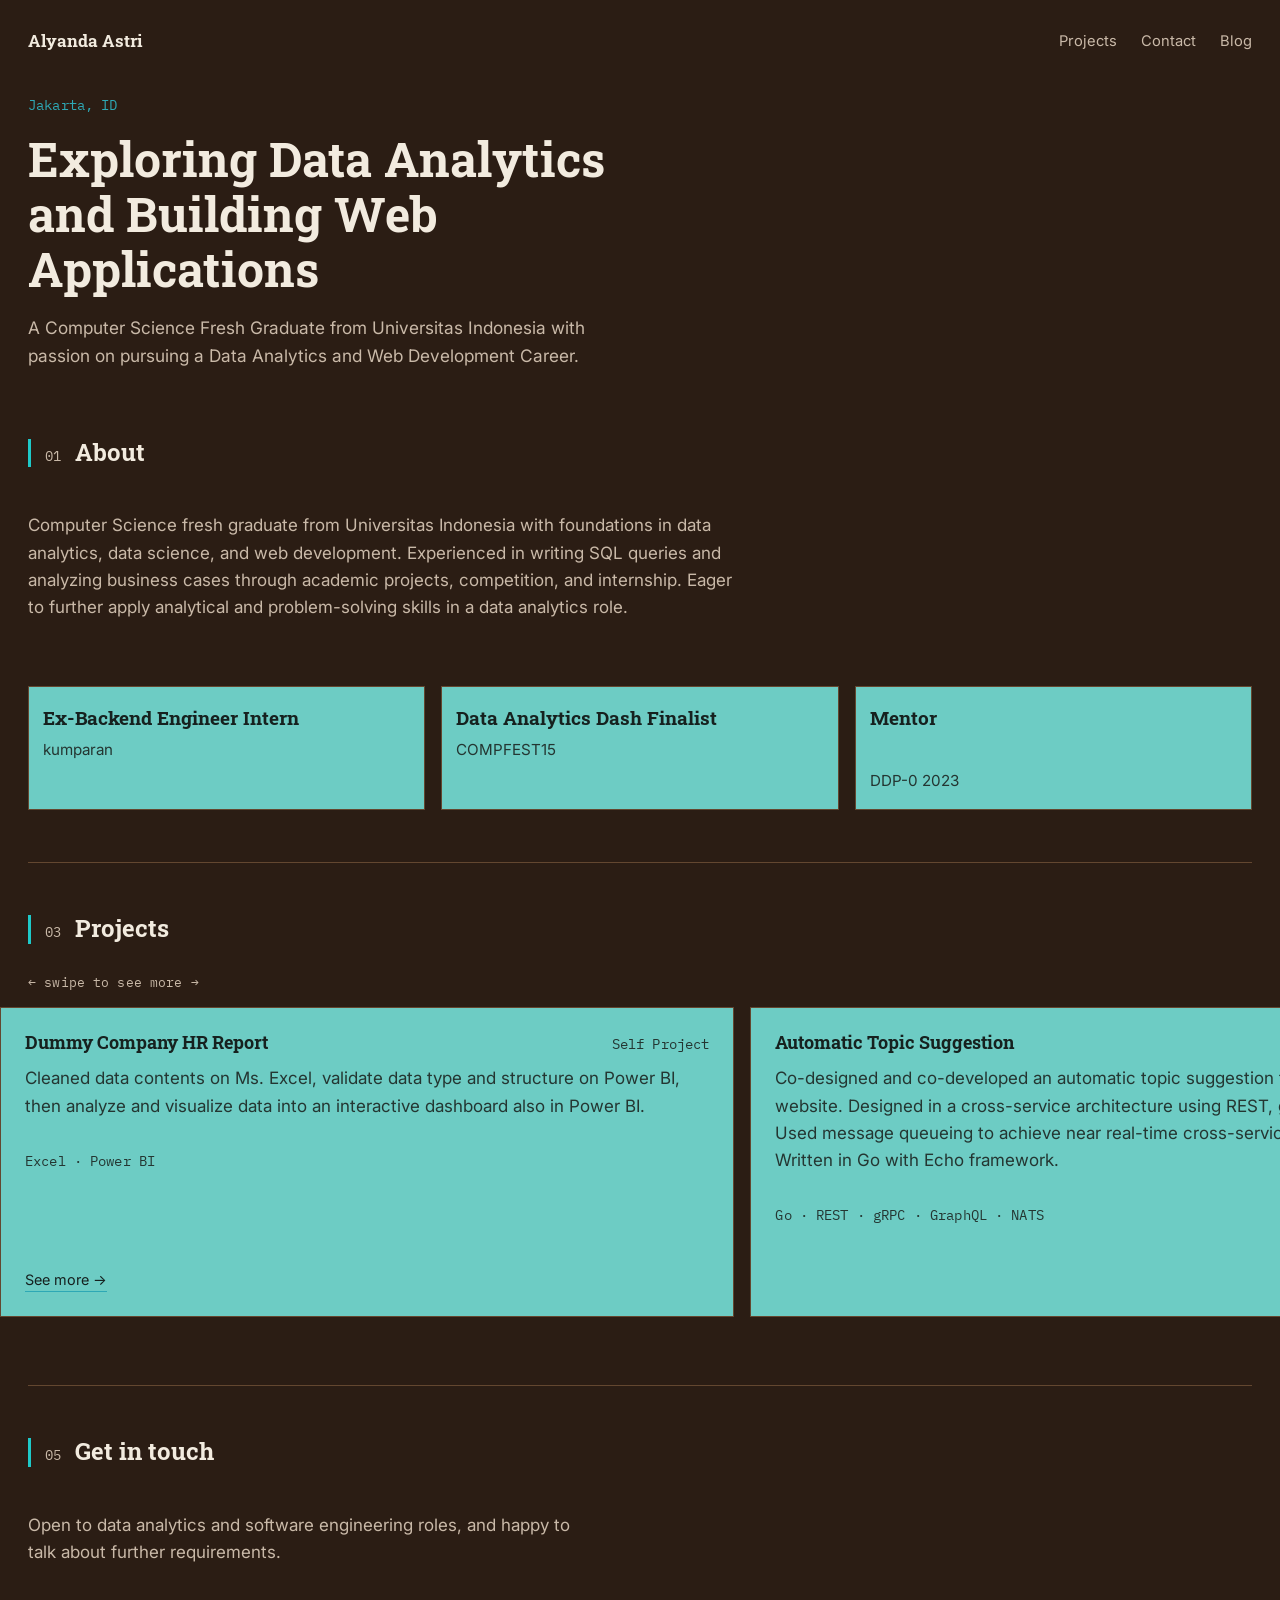
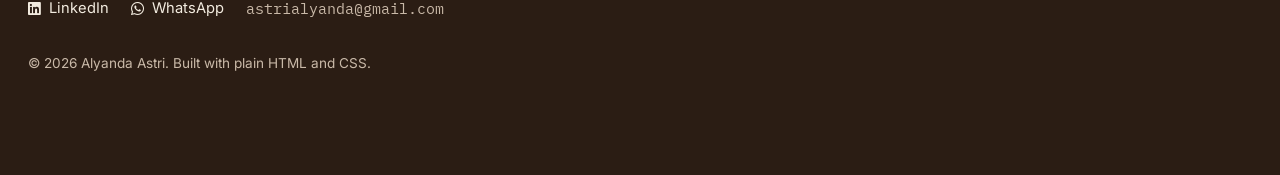
==== commit 68e61381: "feat: self page and new ui" ====
--- a/index.html
+++ b/index.html
@@ -9,354 +9,7 @@
 <link rel="preconnect" href="https://fonts.gstatic.com" crossorigin>
 <link href="https://fonts.googleapis.com/css2?family=Roboto+Slab:wght@400;500;700&family=Inter:wght@400;500;600&family=IBM+Plex+Mono:wght@400;500&display=swap" rel="stylesheet">
 <link rel="stylesheet" href="https://cdnjs.cloudflare.com/ajax/libs/font-awesome/6.5.1/css/all.min.css">
-<style>
-  :root{
-    --paper:#ceeefa;
-    --paper-raised:#F4F5F1;
-    --ink:#1C2430;
-    --ink-soft:#4A5568;
-    --amber:#844e0d;
-    --teal:#3F6E64;
-    --line:#D8DAD3;
-    --max-w:720px;
-  }
-
-  *{box-sizing:border-box;}
-  html{scroll-behavior:smooth;}
-  body{
-    margin:0;
-    background:var(--paper);
-    color:var(--ink);
-    font-family:'Inter', sans-serif;
-    font-size:17px;
-    line-height:1.6;
-    -webkit-font-smoothing:antialiased;
-  }
-
-  h1,h2,h3{
-    font-family:'Roboto Slab', serif;
-    font-weight:700;
-    line-height:1.15;
-    margin:0;
-  }
-
-  .mono{
-    font-family:'IBM Plex Mono', monospace;
-    font-size:0.8em;
-    letter-spacing:0.01em;
-  }
-
-  a{color:var(--teal);}
-
-  /* ---------- layout shell ---------- */
-  .wrap{
-    max-width:var(--max-w);
-    margin:0 auto;
-    padding:0 28px;
-  }
-
-  header.site{
-    display:flex;
-    justify-content:space-between;
-    align-items:center;
-    padding:28px 28px;
-    max-width:var(--max-w);
-    margin:0 auto;
-  }
-  header.site .brand{
-    font-family:'Roboto Slab', serif;
-    font-weight:700;
-    font-size:1.05rem;
-  }
-  header.site nav{
-    display:flex;
-    gap:24px;
-  }
-  header.site nav a{
-    color:var(--ink-soft);
-    text-decoration:none;
-    font-size:0.92rem;
-  }
-  header.site nav a:hover{ color:var(--ink); }
-
-  /* ---------- hero ---------- */
-  .hero{
-    padding:56px 0 0px;
-    border-bottom:1px solid var(--line);
-  }
-  .hero .eyebrow{
-    color:var(--teal);
-    margin-bottom:14px;
-    display:block;
-  }
-  .hero h1{
-    font-size:clamp(2.1rem, 5vw, 3rem);
-    max-width:24ch;
-  }
-  .hero p.lede{
-    margin-top:18px;
-    max-width:56ch;
-    color:var(--ink-soft);
-    font-size:1.08rem;
-  }
-
-  .btn{
-    display:inline-block;
-    background:var(--ink);
-    color:var(--paper);
-    text-decoration:none;
-    padding:11px 20px;
-    border-radius:2px;
-    font-size:0.94rem;
-    font-weight:500;
-  }
-  .btn.ghost{
-    background:transparent;
-    color:var(--ink);
-    border:1px solid var(--line);
-  }
-
-  /* ---------- sections ---------- */
-  section{
-    padding:52px 0;
-    border-bottom:1px solid var(--line);
-  }
-  section:last-of-type{ border-bottom:none; }
-
-  .section-head{
-    display:flex;
-    gap:14px;
-    align-items:baseline;
-    margin-bottom:28px;
-    border-left:3px solid var(--amber);
-    padding-left:14px;
-  }
-  .section-head span.label{
-    color:var(--ink-soft);
-  }
-  .section-head h2{
-    font-size:1.5rem;
-  }
-
-  /* about */
-  .about-grid{
-    display:grid;
-    grid-template-columns:1fr;
-    gap:24px;
-  }
-  .about-text p{ color:var(--ink-soft); max-width:64ch; }
-  .about-text p + p{ margin-top:14px; }
-
-  .stat-row{
-    display:grid;
-    grid-template-columns:repeat(3,1fr);
-    gap:16px;
-    margin-top:24px;
-  }
-  .stat{
-    border:1px solid var(--line);
-    padding:16px 14px;
-    background:var(--paper-raised);
-  }
-  .stat .num{
-    font-family:'Roboto Slab', serif;
-    font-size:1.2rem;
-    color:var(--ink);
-  }
-  .stat .desc{
-    color:var(--ink-soft);
-    font-size:0.95rem;
-    margin-top:4px;
-  }
-
-  /* skills */
-  .skill-groups{
-    display:grid;
-    grid-template-columns:1fr;
-    gap:22px;
-  }
-  .skill-group h3{
-    font-family:'Inter', sans-serif;
-    font-weight:600;
-    font-size:0.95rem;
-    color:var(--ink-soft);
-    margin-bottom:10px;
-  }
-  .pill-row{
-    display:flex;
-    flex-wrap:wrap;
-    gap:8px;
-  }
-  .pill{
-    border:1px solid var(--line);
-    padding:6px 12px;
-    font-size:0.85rem;
-    background:var(--paper-raised);
-  }
-
-  /* projects */
-
-  .project{
-    display:block;
-    border:1px solid var(--line);
-    background:var(--paper-raised);
-    padding:24px;
-    margin-bottom:18px;
-    text-decoration:none;
-    color:inherit;
-    transition:border-color 0.15s ease, transform 0.15s ease;
-  }
-  .project:last-child{ margin-bottom:0; }
-  a.project:hover{
-    border-color:var(--amber);
-    transform:translateY(-2px);
-  }
-  a.project:hover .p-link{
-    text-decoration:underline;
-  }
-  .project .p-head{
-    display:flex;
-    justify-content:space-between;
-    align-items:baseline;
-    gap:12px;
-    flex-wrap:wrap;
-  }
-  .project h3{
-    font-size:1.15rem;
-  }
-  .project .p-meta{
-    color:var(--teal);
-  }
-  .project p.p-desc{
-    color:var(--ink-soft);
-    margin-top:10px;
-    max-width:62ch;
-  }
-  .project .p-metrics{
-    display:flex;
-    gap:18px;
-    margin-top:14px;
-    flex-wrap:wrap;
-  }
-  .project .p-metrics .m{
-    color:var(--ink);
-  }
-  .project .p-metrics .m .n{
-    color:var(--amber);
-    font-weight:500;
-  }
-  .project .p-tools{
-    margin-top:14px;
-    color:var(--ink-soft);
-    font-size:0.85rem;
-  }
-  .project a.p-link{
-    display:inline-block;
-    margin-top:14px;
-    font-size:0.9rem;
-    text-decoration:none;
-    border-bottom:1px solid var(--teal);
-  }
-  .project-static{
-  color:inherit;
-  }
-
-  /* experience */
-  .exp-item{
-    display:grid;
-    grid-template-columns:110px 1fr;
-    gap:16px;
-    padding:18px 0;
-    border-top:1px solid var(--line);
-  }
-  .exp-item:first-child{ border-top:none; }
-  .exp-item .exp-date{
-    color:var(--ink-soft);
-  }
-  .exp-item h3{
-    font-size:1.02rem;
-    font-family:'Inter', sans-serif;
-    font-weight:600;
-  }
-  .exp-item .exp-org{
-    color:var(--teal);
-    font-size:0.92rem;
-    margin-top:2px;
-  }
-  .exp-item p{
-    color:var(--ink-soft);
-    margin-top:8px;
-    font-size:0.95rem;
-    max-width:58ch;
-  }
-
-/* contact */
-  .contact-block{
-    display:flex;
-    flex-direction:column;
-    gap:14px;
-    align-items:flex-start;
-  }
-  .contact-block p{ color:var(--ink-soft); max-width:52ch; }
-  .contact-links{
-    display:flex;
-    gap:20px;
-    flex-wrap:wrap;
-    margin-top:6px;
-  }
-  .contact-links a{
-    text-decoration:none;
-    border-bottom:1px solid var(--line);
-    padding-bottom:2px;
-  }
-
-  .icon-row{
-    display:flex;
-    align-items:center;
-    gap:22px;
-    flex-wrap:wrap;
-  }
-  .icon-link{
-    display:flex;
-    align-items:center;
-    gap:8px;
-    text-decoration:none;
-    color:var(--ink);
-    font-size:0.92rem;
-    border-bottom:none;
-  }
-  .icon-link svg{
-    width:20px;
-    height:20px;
-    flex-shrink:0;
-  }
-  .icon-link:hover{ color:var(--teal); }
-  .icon-link.linkedin svg{ color:#0A66C2; }
-  .icon-link.whatsapp svg{ color:#25D366; }
-  .email-plain{
-    color:var(--ink-soft);
-    font-size:0.92rem;
-    font-family:'IBM Plex Mono', monospace;
-  }
-
-  footer{
-    padding:32px 0 48px;
-    color:var(--ink-soft);
-    font-size:0.85rem;
-  }
-
-  /* focus visibility */
-  a:focus-visible, button:focus-visible{
-    outline:2px solid var(--amber);
-    outline-offset:2px;
-  }
-
-  @media (max-width:560px){
-    header.site{ flex-direction:column; gap:14px; align-items:flex-start; }
-    .stat-row{ grid-template-columns:1fr; }
-    .exp-item{ grid-template-columns:1fr; }
-  }
-</style>
+<link rel="stylesheet" href="styles.css">
 </head>
 <body>
 
@@ -375,7 +28,7 @@
   <!-- HERO -->
   <section class="hero" style="border-bottom:none; padding-top:12px;">
     <span class="mono eyebrow">Jakarta, ID</span>
-    <h1>Exploring Data Analytics and Build Web Applications</h1>
+    <h1>Exploring Data Analytics and Building Web Applications</h1>
     <p class="lede">
       A Computer Science Fresh Graduate from Universitas Indonesia with passion
       on pursuing a Data Analytics and Web Development Career.
@@ -414,138 +67,96 @@
     </div>
   </section>
 
-  <!-- SKILLS -->
-  <!-- <section id="skills">
-    <div class="section-head">
-      <span class="mono label">02</span>
-      <h2>Skills</h2>
-    </div>
-    <div class="skill-groups">
-      <div class="skill-group">
-        <h3>Languages</h3>
-        <div class="pill-row">
-          <span class="pill">SQL</span>
-          <span class="pill">Python (pandas, numpy)</span>
-        </div>
-      </div>
-      <div class="skill-group">
-        <h3>Visualization & BI</h3>
-        <div class="pill-row">
-          <span class="pill">Power BI</span>
-          <span class="pill">Matplotlib</span>
-        </div>
-      </div>
-      <div class="skill-group">
-        <h3>Tools</h3>
-        <div class="pill-row">
-          <span class="pill">BigQuery</span>
-          <span class="pill">Snowflake</span>
-          <span class="pill">dbt</span>
-          <span class="pill">Git</span>
-        </div>
-      </div>
-    </div>
-  </section> -->
-
   <!-- WORK / PROJECTS -->
-  <section id="work">
+  <section id="projects">
     <div class="section-head">
       <span class="mono label">03</span>
       <h2>Projects</h2>
     </div>
 
-    <a class="project" href="projects-self.html">
-      <div class="p-head">
-        <h3>Dummy Company HR Report</h3>
-        <span class="p-meta mono">Self Project</span>
-      </div>
-      <p class="p-desc">
-        Cleaned data contents on Ms. Excel, validate data type and structure
-        on Power BI, then analyze and visualize data into an interactive dashboard 
-        also in Power BI.
-      </p>
-      <div class="p-metrics">
-        <span class="m"><span class="n"></span> AUC</span>
-        <span class="m"><span class="n">-17%</span> churn in flagged segment</span>
-      </div>
-      <div class="p-tools mono">Excel · Power BI </div>
-      <span class="p-link">See more →</span>
-    </a>
-
-    <div class="project project-static">
-      <div class="p-head">
-        <h3>Automatic Topic Suggestion</h3>
-        <span class="p-meta mono">Internship</span>
-      </div>
-      <p class="p-desc">
-        Co-designed and co-developed an automatic topic suggestion feature on
-        company website. Designed in a cross-service architecture using REST, gRPC,
-        and GraphQL. Used message queueing to achieve near real-time cross-service 
-        communication. Written in Go with Echo framework.
-      </p>
-      <div class="p-metrics">
-        <span class="m"><span class="n">Golang Echo</span> REST gRPC GraphQL</span>
-        <span class="m"><span class="n"></span> test window</span>
-      </div>
-      <div class="p-tools mono">Go · REST · gRPC · GraphQL · NATS</div>
-    </div>
-
-    <a class="project" href="projects-kasdd.html">
-      <div class="p-head">
-        <h3>Analysis and Prediction on Global Terrorism Dataset</h3>
-        <span class="p-meta mono">Course Project</span>
-      </div>
-      <p class="p-desc">
-        Performed exploratory data analysis (EDA) using Matplotlib to uncover patterns and 
-        trends of the dataset. Cleaned and transformed raw data using Python Pandas. Built 
-        classification and regression models to predict terrorism target types, and applied 
-        clustering techniques to group and identify data patterns
-      </p>
-      <!-- <div class="p-metrics">
-        <span class="m"><span class="n">85%</span> weekly active use</span>
-        <span class="m"><span class="n">-4hrs</span> manual reporting / week</span>
-      </div> -->
-      <div class="p-tools mono">Pandas · Matplotlib · Numpy</div>
-      <span class="p-link">Read the write-up →</span>
-    </a>
-
-    <a class="project" href="projects-dm.html">
-      <div class="p-head">
-        <h3>Graph Mining on Amazon Co-Purchasing Data</h3>
-        <span class="p-meta mono">Course Project</span>
-      </div>
-      <p class="p-desc">
-        Applied CRISP-DM methodology to structure the analysis, from business and data 
-        understanding, data cleaning, modelling and evaluation on a graph structured 
-        e-commerce data. Identified popular e-commerce item through network data 
-        analysis and identified co-puchasing pattern by performing graph embedding and 
-        community detection.
-      </p>
-      <!-- <div class="p-metrics">
-        <span class="m"><span class="n">85%</span> weekly active use</span>
-        <span class="m"><span class="n">-4hrs</span> manual reporting / week</span>
-      </div> -->
-      <div class="p-tools mono">Pandas · Matplotlib · Numpy</div>
-      <span class="p-link">Read the write-up →</span>
-    </a>
-
-    <a class="project" href="projects-basdat.html">
-      <div class="p-head">
-        <h3>PacilFlix (Streaming Website Simulation)</h3>
-        <span class="p-meta mono">Course Project</span>
-      </div>
-      <p class="p-desc">
-        Built subscription and package management features using Python Django and raw 
-        SQL, implementing multi table joins, nested queries, and conditional filtering. 
-        Developed Web frontend (HTML/CSS) and backend (Django, raw SQL) in a team of three.
-      </p>
-      <!-- <div class="p-metrics">
-        <span class="m"><span class="n">85%</span> weekly active use</span>
-        <span class="m"><span class="n">-4hrs</span> manual reporting / week</span>
-      </div> -->
-      <div class="p-tools mono">Django · SQL · Tailwind CSS</div>
-      <span class="p-link">Read the write-up →</span>
-    </a>
+    <p class="carousel-hint mono">← swipe to see more →</p>
+    <div class="project-carousel">
+      <a class="project" href="projects-self.html">
+        <div class="p-head">
+          <h3>Dummy Company HR Report</h3>
+          <span class="p-meta mono">Self Project</span>
+        </div>
+        <p class="p-desc">
+          Cleaned data contents on Ms. Excel, validate data type and structure
+          on Power BI, then analyze and visualize data into an interactive dashboard 
+          also in Power BI.
+        </p>
+        <div class="p-tools mono">Excel · Power BI </div>
+        <span class="p-link">See more →</span>
+      </a>
+
+      <div class="project project-static">
+        <div class="p-head">
+          <h3>Automatic Topic Suggestion</h3>
+          <span class="p-meta mono">Internship</span>
+        </div>
+        <p class="p-desc">
+          Co-designed and co-developed an automatic topic suggestion feature on
+          company website. Designed in a cross-service architecture using REST, gRPC,
+          and GraphQL. Used message queueing to achieve near real-time cross-service 
+          communication. Written in Go with Echo framework.
+        </p>
+        <div class="p-tools mono">Go · REST · gRPC · GraphQL · NATS</div>
+      </div>
+
+      <a class="project" href="projects-kasdd.html">
+        <div class="p-head">
+          <h3>Analysis and Prediction on Global Terrorism Dataset</h3>
+          <span class="p-meta mono">Course Project</span>
+        </div>
+        <p class="p-desc">
+          Performed exploratory data analysis (EDA) using Matplotlib to uncover patterns and 
+          trends of the dataset. Cleaned and transformed raw data using Python Pandas. Built 
+          classification and regression models to predict terrorism target types, and applied 
+          clustering techniques to group and identify data patterns
+        </p>
+        <!-- <div class="p-metrics">
+          <span class="m"><span class="n">85%</span> weekly active use</span>
+          <span class="m"><span class="n">-4hrs</span> manual reporting / week</span>
+        </div> -->
+        <div class="p-tools mono">Pandas · Matplotlib · Numpy</div>
+        <span class="p-link">See more →</span>
+      </a>
+
+      <a class="project" href="projects-dm.html">
+        <div class="p-head">
+          <h3>Graph Mining on Amazon Co-Purchasing Data</h3>
+          <span class="p-meta mono">Course Project</span>
+        </div>
+        <p class="p-desc">
+          Applied CRISP-DM methodology to structure the analysis, from business and data 
+          understanding, data cleaning, modelling and evaluation on a graph structured 
+          e-commerce data. Identified popular e-commerce item through network data 
+          analysis and identified co-puchasing pattern by performing graph embedding and 
+          community detection.
+        </p>
+        <!-- <div class="p-metrics">
+          <span class="m"><span class="n">85%</span> weekly active use</span>
+          <span class="m"><span class="n">-4hrs</span> manual reporting / week</span>
+        </div> -->
+        <div class="p-tools mono">Pandas · Matplotlib · Numpy</div>
+        <span class="p-link">See more →</span>
+      </a>
+
+      <a class="project" href="projects-basdat.html">
+        <div class="p-head">
+          <h3>PacilFlix (Streaming Website Simulation)</h3>
+          <span class="p-meta mono">Course Project</span>
+        </div>
+        <p class="p-desc">
+          Built subscription and package management features using Python Django and raw 
+          SQL, implementing multi table joins, nested queries, and conditional filtering. 
+          Developed Web frontend (HTML/CSS) and backend (Django, raw SQL) in a team of three.
+        </p>
+        <div class="p-tools mono">Django · SQL · Tailwind CSS</div>
+        <span class="p-link">See more →</span>
+      </a>
+    </div>
   </section>
 
   <!-- EXPERIENCE -->
@@ -591,8 +202,8 @@
     </div>
     <div class="contact-block">
       <p>
-        Open to data analyst and analytics engineering roles, and always happy to talk
-        about a hard measurement problem over coffee (virtual or otherwise).
+        Open to data analytics and software engineering roles, and happy to talk
+        about further requirements.
       </p>
       <div class="icon-row">
         <a class="icon-link linkedin" href="https://linkedin.com/in/alyanda-astri-740754247" target="_blank" rel="noopener noreferrer">
--- a/styles.css
+++ b/styles.css
@@ -0,0 +1,427 @@
+:root{
+  --paper:#2B1D14;        
+  --paper-raised:#6dccc4; 
+  --ink:#F2EBDF;          
+  --ink-soft:#C9B9A8;     
+  --amber:#1ec9c9;        
+  --teal:#2EA8B5;         
+  --line:#634730;         
+  --card-ink:#16211F;
+  --card-ink-soft:#243632;
+  }
+
+  *{box-sizing:border-box;}
+  html{scroll-behavior:smooth;}
+  body{
+    margin:0;
+    background:var(--paper);
+    color:var(--ink);
+    font-family:'Inter', sans-serif;
+    font-size:17px;
+    line-height:1.6;
+    -webkit-font-smoothing:antialiased;
+  }
+
+  h1,h2,h3{
+    font-family:'Roboto Slab', serif;
+    font-weight:700;
+    line-height:1.15;
+    margin:0;
+  }
+
+  .mono{
+    font-family:'IBM Plex Mono', monospace;
+    font-size:0.8em;
+    letter-spacing:0.01em;
+  }
+
+  a{color:var(--teal);}
+
+  /* ---------- layout shell ---------- */
+  .wrap{
+    max-width:var(--max-w);
+    margin:0 auto;
+    padding:0 28px;
+  }
+
+  header.site{
+    display:flex;
+    justify-content:space-between;
+    align-items:center;
+    padding:28px 28px;
+    max-width:var(--max-w);
+    margin:0 auto;
+  }
+  header.site .brand{
+    font-family:'Roboto Slab', serif;
+    font-weight:700;
+    font-size:1.05rem;
+  }
+  header.site nav{
+    display:flex;
+    gap:24px;
+  }
+  header.site nav a{
+    color:var(--ink-soft);
+    text-decoration:none;
+    font-size:0.92rem;
+  }
+  header.site nav a:hover{ color:var(--ink); }
+
+  /* ---------- hero ---------- */
+  .hero{
+    padding:56px 0 0px;
+    border-bottom:1px solid var(--line);
+  }
+  .hero .eyebrow{
+    color:var(--teal);
+    margin-bottom:14px;
+    display:block;
+  }
+  .hero h1{
+    font-size:clamp(2.1rem, 5vw, 3rem);
+    max-width:24ch;
+  }
+  .hero p.lede{
+    margin-top:18px;
+    max-width:56ch;
+    color:var(--ink-soft);
+    font-size:1.08rem;
+  }
+
+  .btn{
+    display:inline-block;
+    background:var(--ink);
+    color:var(--paper);
+    text-decoration:none;
+    padding:11px 20px;
+    border-radius:2px;
+    font-size:0.94rem;
+    font-weight:500;
+  }
+  .btn.ghost{
+    background:transparent;
+    color:var(--ink);
+    border:1px solid var(--line);
+  }
+
+  /* ---------- sections ---------- */
+  section{
+    padding:52px 0;
+    border-bottom:1px solid var(--line);
+  }
+  section:last-of-type{ border-bottom:none; }
+
+  .section-head{
+    display:flex;
+    gap:14px;
+    align-items:baseline;
+    margin-bottom:28px;
+    border-left:3px solid var(--amber);
+    padding-left:14px;
+  }
+  .section-head span.label{
+    color:var(--ink-soft);
+  }
+  .section-head h2{
+    font-size:1.5rem;
+  }
+
+  /* about */
+  .about-grid{
+    display:grid;
+    grid-template-columns:1fr;
+    gap:24px;
+  }
+  .about-text p{ color:var(--ink-soft); max-width:64ch; }
+  .about-text p + p{ margin-top:14px; }
+
+  .stat-row{
+    display:grid;
+    grid-template-columns:repeat(3,1fr);
+    gap:16px;
+    margin-top:24px;
+  }
+  .stat{
+    border:1px solid var(--line);
+    padding:16px 14px;
+    background:var(--paper-raised);
+  }
+  .stat .num{
+    font-family:'Roboto Slab', serif;
+    font-weight: 700;
+    font-size:1.2rem;
+    color:var(--card-ink);
+  }
+  .stat .desc{
+    color:var(--card-ink-soft);
+    font-size:0.95rem;
+    margin-top:4px;
+  }
+
+  /* skills */
+  .skill-groups{
+    display:grid;
+    grid-template-columns:1fr;
+    gap:22px;
+  }
+  .skill-group h3{
+    font-family:'Inter', sans-serif;
+    font-weight:600;
+    font-size:0.95rem;
+    color:var(--ink-soft);
+    margin-bottom:10px;
+  }
+  .pill-row{
+    display:flex;
+    flex-wrap:wrap;
+    gap:8px;
+  }
+  .pill{
+    border:1px solid var(--line);
+    padding:6px 12px;
+    font-size:0.85rem;
+    background:var(--paper-raised);
+  }
+
+  /* projects */
+
+  .project{
+    display:flex;
+    flex-direction: column;
+    border:1px solid var(--line);
+    background:var(--paper-raised);
+    padding:24px;
+    margin-bottom:18px;
+    text-decoration:none;
+    color:inherit;
+    transition:border-color 0.15s ease, transform 0.15s ease;
+  }
+  .project:last-child{ margin-bottom:0; }
+  a.project:hover{
+    border-color:var(--amber);
+    transform:translateY(-2px);
+  }
+  a.project:hover .p-link{
+    text-decoration:underline;
+  }
+  .project-carousel{
+    display:flex;
+    gap:16px;
+    overflow-x:auto;
+    scroll-snap-type:x mandatory;
+    padding-bottom:16px;
+    margin:0 -28px;
+    padding-left:28px;
+    padding-right:28px;
+    -webkit-overflow-scrolling:touch;
+    scrollbar-width:thin;
+    scrollbar-color:var(--line) transparent;
+  }
+  .project-carousel .project{
+    flex:0 0 82%;
+    scroll-snap-align:start;
+    margin-bottom:0;
+  }
+  .project-carousel::-webkit-scrollbar{
+    height:6px;
+  }
+  .project-carousel::-webkit-scrollbar-thumb{
+    background:var(--line);
+    border-radius:3px;
+  }
+  .carousel-hint{
+    color:var(--ink-soft);
+    font-size:0.82rem;
+    margin-bottom:14px;
+  }
+ 
+  @media (min-width:640px){
+    .project-carousel .project{ flex-basis:60%; }
+  }
+  .project .p-head{
+    display:flex;
+    justify-content:space-between;
+    align-items:baseline;
+    gap:12px;
+    flex-wrap:wrap;
+  }
+  .project h3{
+    font-size:1.15rem;
+    color:var(--card-ink);
+  }
+  .project .p-meta{
+    color:var(--card-ink-soft);
+  }
+  .project p.p-desc{
+    color:var(--card-ink-soft);
+    margin-top:10px;
+    max-width:62ch;
+  }
+  .project .p-tools{
+    margin-top:14px;
+    color:var(--card-ink-soft);
+    font-size:0.85rem;
+  }
+  .project .p-link{
+    display:inline-block;
+    margin-top:auto;
+    padding-top:14px;
+    font-size:0.9rem;
+    text-decoration:none;
+    border-bottom:1px solid var(--teal);
+    align-self:flex-start;
+    color:var(--card-ink);
+  }
+
+  /* experience */
+  .exp-item{
+    display:grid;
+    grid-template-columns:110px 1fr;
+    gap:16px;
+    padding:18px 0;
+    border-top:1px solid var(--line);
+  }
+  .exp-item:first-child{ border-top:none; }
+  .exp-item .exp-date{
+    color:var(--ink-soft);
+  }
+  .exp-item h3{
+    font-size:1.02rem;
+    font-family:'Inter', sans-serif;
+    font-weight:600;
+  }
+  .exp-item .exp-org{
+    color:var(--teal);
+    font-size:0.92rem;
+    margin-top:2px;
+  }
+  .exp-item p{
+    color:var(--ink-soft);
+    margin-top:8px;
+    font-size:0.95rem;
+    max-width:58ch;
+  }
+
+/* contact */
+  .contact-block{
+    display:flex;
+    flex-direction:column;
+    gap:14px;
+    align-items:flex-start;
+  }
+  .contact-block p{ color:var(--ink-soft); max-width:52ch; }
+  .contact-links{
+    display:flex;
+    gap:20px;
+    flex-wrap:wrap;
+    margin-top:6px;
+  }
+  .contact-links a{
+    text-decoration:none;
+    border-bottom:1px solid var(--line);
+    padding-bottom:2px;
+  }
+
+  .icon-row{
+    display:flex;
+    align-items:center;
+    gap:22px;
+    flex-wrap:wrap;
+  }
+  .icon-link{
+    display:flex;
+    align-items:center;
+    gap:8px;
+    text-decoration:none;
+    color:var(--ink);
+    font-size:0.92rem;
+    border-bottom:none;
+  }
+  .icon-link svg{
+    width:20px;
+    height:20px;
+    flex-shrink:0;
+  }
+  .icon-link:hover{ color:var(--teal); }
+  .icon-link.linkedin svg{ color:#0A66C2; }
+  .icon-link.whatsapp svg{ color:#25D366; }
+  .email-plain{
+    color:var(--ink-soft);
+    font-size:0.92rem;
+    font-family:'IBM Plex Mono', monospace;
+  }
+
+  footer{
+    padding:32px 0 48px;
+    color:var(--ink-soft);
+    font-size:0.85rem;
+  }
+
+  /* focus visibility */
+  a:focus-visible, button:focus-visible{
+    outline:2px solid var(--amber);
+    outline-offset:2px;
+  }
+
+  @media (max-width:560px){
+    header.site{ flex-direction:column; gap:14px; align-items:flex-start; }
+    .stat-row{ grid-template-columns:1fr; }
+    .exp-item{ grid-template-columns:1fr; }
+  }
+
+  /* ---------- project detail pages ---------- */
+.back-link{
+  display:inline-block;
+  margin:36px 0 24px;
+  font-size:0.9rem;
+  text-decoration:none;
+  color:var(--ink-soft);
+}
+.back-link:hover{ color:var(--ink); }
+
+.detail-head h1{
+  font-size:clamp(1.9rem, 4vw, 2.6rem);
+  max-width:22ch;
+  margin-bottom:10px;
+}
+.detail-meta{
+  display:block;
+  color:var(--teal);
+  margin-bottom:24px;
+}
+
+.screenshot-frame{
+  border:1px solid var(--line);
+  background:var(--paper-raised);
+  padding:8px;
+  margin:28px 0 8px;
+}
+.screenshot-frame img{
+  display:block;
+  width:100%;
+}
+.screenshot-caption{
+  color:var(--ink-soft);
+  font-size:0.85rem;
+  margin-bottom:36px;
+}
+
+.detail-body h2{
+  font-size:1.2rem;
+  border-left:3px solid var(--amber);
+  padding-left:12px;
+  margin-bottom:12px;
+}
+.detail-body section{ padding:0; border-bottom:none; margin-bottom:36px; }
+.detail-body p{ color:var(--ink-soft); max-width:62ch; }
+.detail-body ul{ color:var(--ink-soft); padding-left:20px; }
+.detail-body li{ margin-bottom:8px; }
+
+.tools-row{
+  margin-top:36px;
+  padding-top:20px;
+  border-top:1px solid var(--line);
+  color:var(--ink-soft);
+  font-size:0.9rem;
+}
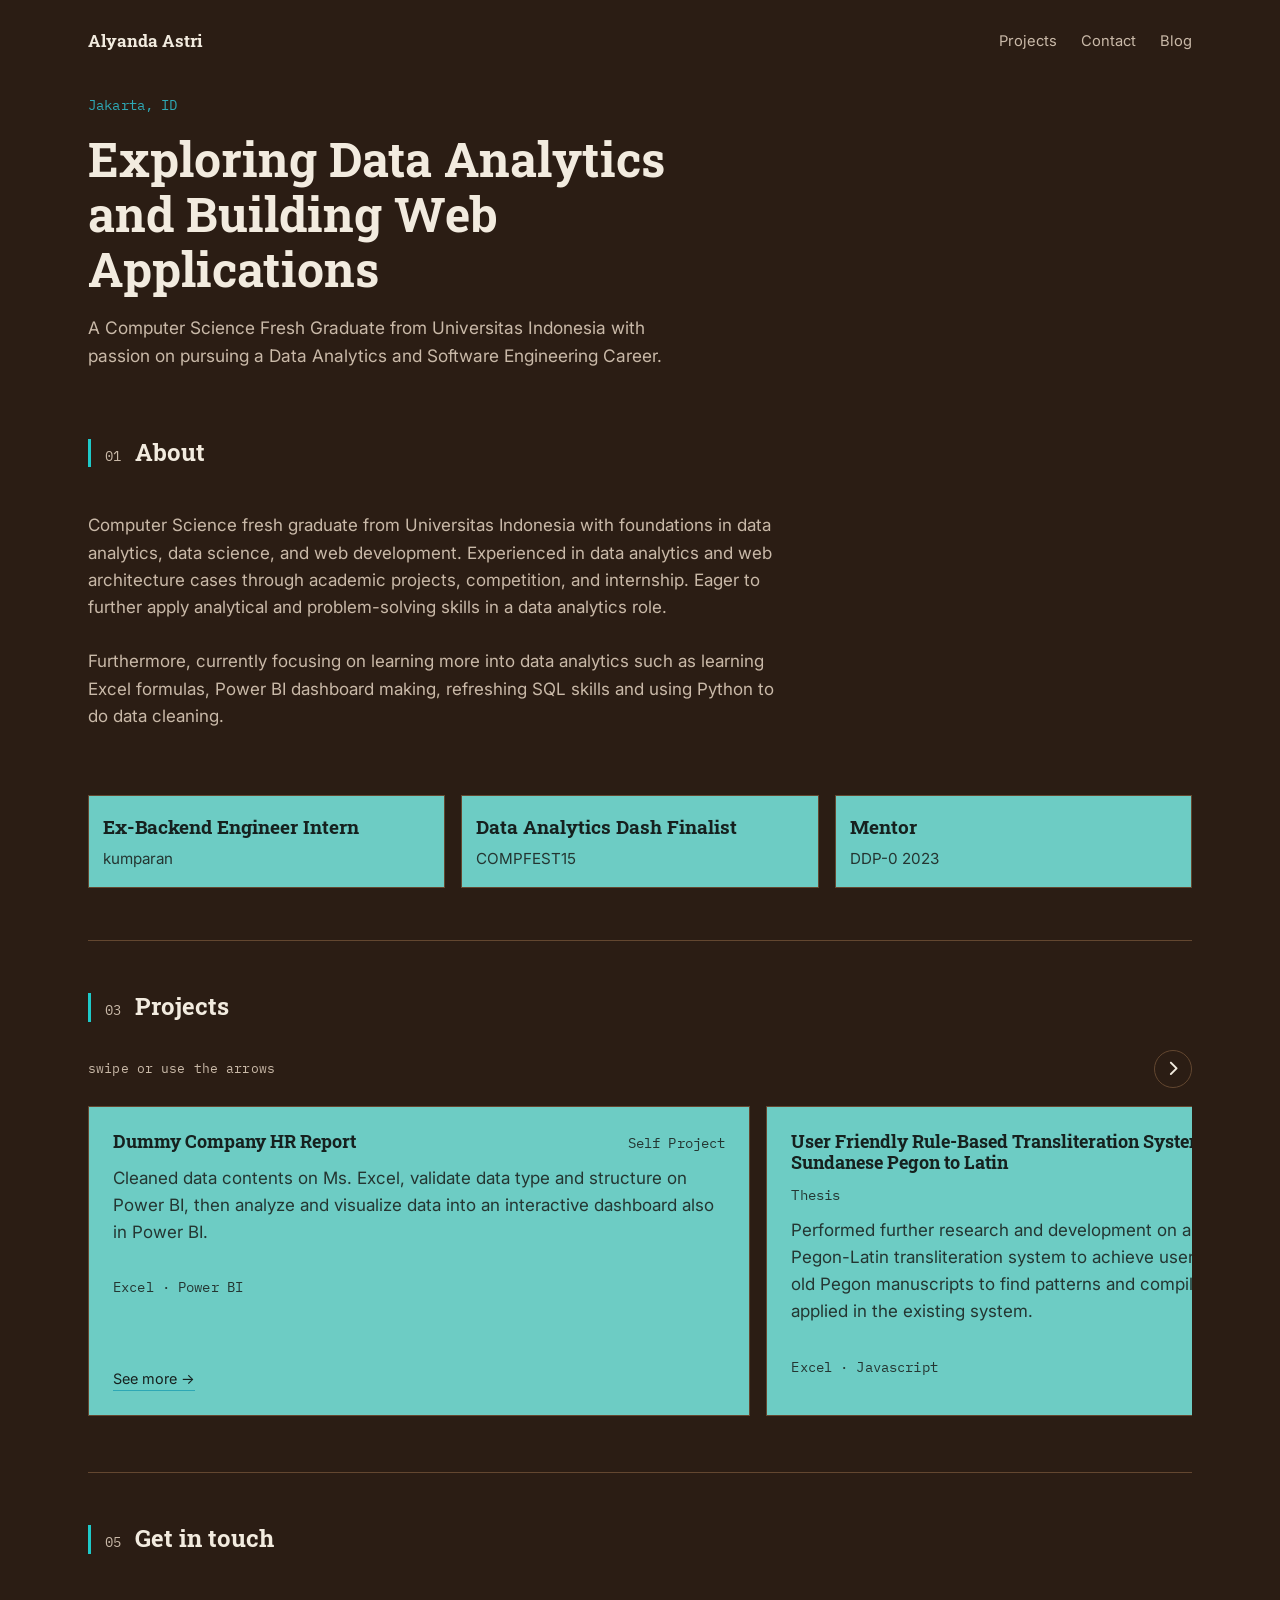
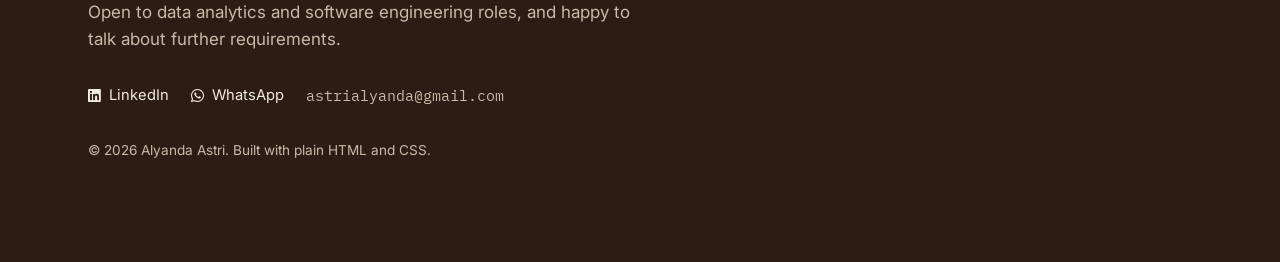
==== commit a239df81: "feat: pages" ====
--- a/index.html
+++ b/index.html
@@ -4,7 +4,7 @@
 <meta charset="UTF-8">
 <meta name="viewport" content="width=device-width, initial-scale=1.0">
 <title>Alyanda Astri</title>
-<meta name="description" content="Portfolio of Alyanda Astri, Data Analyst — projects, skills, and experience.">
+<meta name="description" content="Portfolio of Alyanda Astri, Backend Engineer and Data Analyst">
 <link rel="preconnect" href="https://fonts.googleapis.com">
 <link rel="preconnect" href="https://fonts.gstatic.com" crossorigin>
 <link href="https://fonts.googleapis.com/css2?family=Roboto+Slab:wght@400;500;700&family=Inter:wght@400;500;600&family=IBM+Plex+Mono:wght@400;500&display=swap" rel="stylesheet">
@@ -16,7 +16,6 @@
 <header class="site">
   <div class="brand">Alyanda Astri</div>
   <nav>
-    <!-- <a href="#skills">Skills</a> -->
     <a href="#projects">Projects</a>
     <a href="#contact">Contact</a>
     <a href="personal.html">Blog</a>
@@ -31,7 +30,7 @@
     <h1>Exploring Data Analytics and Building Web Applications</h1>
     <p class="lede">
       A Computer Science Fresh Graduate from Universitas Indonesia with passion
-      on pursuing a Data Analytics and Web Development Career.
+      on pursuing a Data Analytics and Software Engineering Career.
     </p>
   </section>
 
@@ -45,9 +44,12 @@
       <div class="about-text">
         <p>
           Computer Science fresh graduate from Universitas Indonesia with foundations in data analytics, 
-          data science, and web development. Experienced in writing SQL queries and analyzing business 
-          cases through academic projects, competition, and internship. Eager to further apply analytical 
+          data science, and web development. Experienced in data analytics and web architecture cases
+          through academic projects, competition, and internship. Eager to further apply analytical 
           and problem-solving skills in a data analytics role.
+          <br></br>
+          Furthermore, currently focusing on learning more into data analytics such as learning Excel
+          formulas, Power BI dashboard making, refreshing SQL skills and using Python to do data cleaning.
         </p>
       </div>
       <div class="stat-row" style="grid-column:1/-1;">
@@ -60,7 +62,7 @@
           <div class="desc">COMPFEST15</div>
         </div>
         <div class="stat">
-          <div class="num">Mentor<br></br></div>
+          <div class="num">Mentor</div>
           <div class="desc">DDP-0 2023</div>
         </div>
       </div>
@@ -74,8 +76,19 @@
       <h2>Projects</h2>
     </div>
 
-    <p class="carousel-hint mono">← swipe to see more →</p>
-    <div class="project-carousel">
+    <div class="carousel-controls">
+      <p class="carousel-hint mono">swipe or use the arrows</p>
+      <div class="carousel-buttons">
+        <button class="carousel-arrow hidden" id="arrow-left" aria-label="Show previous projects">
+          <i class="fa-solid fa-chevron-left"></i>
+        </button>
+        <button class="carousel-arrow" id="arrow-right" aria-label="Show more projects">
+          <i class="fa-solid fa-chevron-right"></i>
+        </button>
+      </div>
+    </div>
+
+    <div class="project-carousel" id="project-carousel">
       <a class="project" href="projects-self.html">
         <div class="p-head">
           <h3>Dummy Company HR Report</h3>
@@ -92,33 +105,57 @@
 
       <div class="project project-static">
         <div class="p-head">
+          <h3>User Friendly Rule-Based Transliteration System for Javanese and Sundanese Pegon to Latin</h3>
+          <span class="p-meta mono">Thesis</span>
+        </div>
+        <p class="p-desc">
+          Performed further research and development on an existing rule-based
+          Pegon-Latin transliteration system to achieve user-friendliness. Analyzed 
+          old Pegon manuscripts to find patterns and compile new rules which then applied
+          in the existing system.
+        </p>
+        <div class="p-tools mono">Excel · Javascript</div>
+      </div>
+
+      <div class="project project-static">
+        <div class="p-head">
           <h3>Automatic Topic Suggestion</h3>
           <span class="p-meta mono">Internship</span>
         </div>
         <p class="p-desc">
-          Co-designed and co-developed an automatic topic suggestion feature on
+          Co-designed and co-developed an automatic topic suggestion feature based on
           company website. Designed in a cross-service architecture using REST, gRPC,
           and GraphQL. Used message queueing to achieve near real-time cross-service 
-          communication. Written in Go with Echo framework.
+          communication. Written in Golang Echo.
         </p>
         <div class="p-tools mono">Go · REST · gRPC · GraphQL · NATS</div>
       </div>
 
+      <a class="project" href="projects-ppl.html">
+        <div class="p-head">
+          <h3>SiMagang</h3>
+          <span class="p-meta mono">Course Project</span>
+        </div>
+        <p class="p-desc">
+          Developed an information systems web app for faculty internship management.
+          Including internship logs, reports, credit transfer scheduling, and lecturers
+          and supervisor approval. Developed in an Agile scrum environment. 
+        </p>
+        <div class="p-tools mono">Django · HTML · Tailwind CSS · Docker</div>
+        <span class="p-link">See more →</span>
+      </a>
+
       <a class="project" href="projects-kasdd.html">
         <div class="p-head">
           <h3>Analysis and Prediction on Global Terrorism Dataset</h3>
           <span class="p-meta mono">Course Project</span>
         </div>
         <p class="p-desc">
-          Performed exploratory data analysis (EDA) using Matplotlib to uncover patterns and 
-          trends of the dataset. Cleaned and transformed raw data using Python Pandas. Built 
-          classification and regression models to predict terrorism target types, and applied 
-          clustering techniques to group and identify data patterns
-        </p>
-        <!-- <div class="p-metrics">
-          <span class="m"><span class="n">85%</span> weekly active use</span>
-          <span class="m"><span class="n">-4hrs</span> manual reporting / week</span>
-        </div> -->
+          Performed exploratory data analysis (EDA) to uncover patterns and 
+          trends of the dataset. Cleaned and transformed raw data to build
+          models to predict terrorism target types. Furthermore, also done 
+          clustering techniques to group and identify data patterns.
+        </p>
         <div class="p-tools mono">Pandas · Matplotlib · Numpy</div>
         <span class="p-link">See more →</span>
       </a>
@@ -129,16 +166,11 @@
           <span class="p-meta mono">Course Project</span>
         </div>
         <p class="p-desc">
-          Applied CRISP-DM methodology to structure the analysis, from business and data 
-          understanding, data cleaning, modelling and evaluation on a graph structured 
-          e-commerce data. Identified popular e-commerce item through network data 
-          analysis and identified co-puchasing pattern by performing graph embedding and 
-          community detection.
-        </p>
-        <!-- <div class="p-metrics">
-          <span class="m"><span class="n">85%</span> weekly active use</span>
-          <span class="m"><span class="n">-4hrs</span> manual reporting / week</span>
-        </div> -->
+          Built an e-commerce shopping recommendation model on a graph structured data. 
+          Applied CRISP-DM methodology starting from business understanding to deployment plan. 
+          Identified popular e-commerce item through network data analysis and identified 
+          co-puchasing pattern by performing graph embedding and community detection.
+        </p>
         <div class="p-tools mono">Pandas · Matplotlib · Numpy</div>
         <span class="p-link">See more →</span>
       </a>
@@ -158,6 +190,32 @@
       </a>
     </div>
   </section>
+
+  <script>
+    (function(){
+      var carousel = document.getElementById('project-carousel');
+      var left = document.getElementById('arrow-left');
+      var right = document.getElementById('arrow-right');
+
+      function updateArrows(){
+        var maxScroll = carousel.scrollWidth - carousel.clientWidth;
+        left.classList.toggle('hidden', carousel.scrollLeft <= 4);
+        right.classList.toggle('hidden', carousel.scrollLeft >= maxScroll - 4);
+      }
+
+      function scrollByCard(direction){
+        var card = carousel.querySelector('.project');
+        var step = card ? card.offsetWidth + 16 : 320;
+        carousel.scrollBy({ left: direction * step, behavior: 'smooth' });
+      }
+
+      left.addEventListener('click', function(){ scrollByCard(-1); });
+      right.addEventListener('click', function(){ scrollByCard(1); });
+      carousel.addEventListener('scroll', updateArrows);
+      window.addEventListener('resize', updateArrows);
+      updateArrows();
+    })();
+  </script>
 
   <!-- EXPERIENCE -->
   <!-- <section id="experience">
--- a/styles.css
+++ b/styles.css
@@ -1,4 +1,5 @@
 :root{
+  --max-w:1200px;
   --paper:#2B1D14;        
   --paper-raised:#6dccc4; 
   --ink:#F2EBDF;          
@@ -41,14 +42,14 @@
   .wrap{
     max-width:var(--max-w);
     margin:0 auto;
-    padding:0 28px;
+    padding:0 48px;
   }
 
   header.site{
     display:flex;
     justify-content:space-between;
     align-items:center;
-    padding:28px 28px;
+    padding:28px 48px;
     max-width:var(--max-w);
     margin:0 auto;
   }
@@ -188,7 +189,7 @@
 
   .project{
     display:flex;
-    flex-direction: column;
+    flex-direction:column;
     border:1px solid var(--line);
     background:var(--paper-raised);
     padding:24px;
@@ -205,37 +206,63 @@
   a.project:hover .p-link{
     text-decoration:underline;
   }
+
+  .carousel-controls{
+    display:flex;
+    justify-content:space-between;
+    align-items:center;
+    margin-bottom:14px;
+  }
+  .carousel-hint{
+    color:var(--ink-soft);
+    font-size:0.82rem;
+    margin:0;
+  }
+  .carousel-buttons{
+    display:flex;
+    gap:8px;
+  }
+  .carousel-arrow{
+    width:38px;
+    height:38px;
+    border-radius:50%;
+    border:1px solid var(--line);
+    background:transparent;
+    color:var(--ink);
+    display:flex;
+    align-items:center;
+    justify-content:center;
+    cursor:pointer;
+    font-size:0.95rem;
+    transition:background 0.15s ease, border-color 0.15s ease, color 0.15s ease, opacity 0.2s ease;
+  }
+  .carousel-arrow:hover{
+    border-color:var(--amber);
+    background:var(--amber);
+    color:var(--paper);
+  }
+  .carousel-arrow.hidden{
+    opacity:0;
+    pointer-events:none;
+  }
+
+  /* carousel is exactly as wide as the content column, so cards align with everything else */
   .project-carousel{
     display:flex;
     gap:16px;
     overflow-x:auto;
     scroll-snap-type:x mandatory;
-    padding-bottom:16px;
-    margin:0 -28px;
-    padding-left:28px;
-    padding-right:28px;
+    padding:4px 0;
     -webkit-overflow-scrolling:touch;
-    scrollbar-width:thin;
-    scrollbar-color:var(--line) transparent;
-  }
+    scrollbar-width:none;
+  }
+  .project-carousel::-webkit-scrollbar{ display:none; }
   .project-carousel .project{
     flex:0 0 82%;
     scroll-snap-align:start;
     margin-bottom:0;
   }
-  .project-carousel::-webkit-scrollbar{
-    height:6px;
-  }
-  .project-carousel::-webkit-scrollbar-thumb{
-    background:var(--line);
-    border-radius:3px;
-  }
-  .carousel-hint{
-    color:var(--ink-soft);
-    font-size:0.82rem;
-    margin-bottom:14px;
-  }
- 
+
   @media (min-width:640px){
     .project-carousel .project{ flex-basis:60%; }
   }
@@ -245,10 +272,10 @@
     align-items:baseline;
     gap:12px;
     flex-wrap:wrap;
+    color: var(--card-ink);
   }
   .project h3{
     font-size:1.15rem;
-    color:var(--card-ink);
   }
   .project .p-meta{
     color:var(--card-ink-soft);
@@ -257,6 +284,19 @@
     color:var(--card-ink-soft);
     margin-top:10px;
     max-width:62ch;
+  }
+  .project .p-metrics{
+    display:flex;
+    gap:18px;
+    margin-top:14px;
+    flex-wrap:wrap;
+  }
+  .project .p-metrics .m{
+    color:var(--card-ink);
+  }
+  .project .p-metrics .m .n{
+    color:var(--amber);
+    font-weight:500;
   }
   .project .p-tools{
     margin-top:14px;
@@ -271,7 +311,7 @@
     text-decoration:none;
     border-bottom:1px solid var(--teal);
     align-self:flex-start;
-    color:var(--card-ink);
+    color: var(--card-ink);
   }
 
   /* experience */
@@ -382,8 +422,8 @@
 
 .detail-head h1{
   font-size:clamp(1.9rem, 4vw, 2.6rem);
-  max-width:22ch;
-  margin-bottom:10px;
+  /* max-width:22ch; */
+  margin-bottom:48px;
 }
 .detail-meta{
   display:block;
@@ -392,21 +432,47 @@
 }
 
 .screenshot-frame{
-  border:1px solid var(--line);
-  background:var(--paper-raised);
-  padding:8px;
-  margin:28px 0 8px;
+  max-width:600px;        /* or whatever cap you want */
+  margin-left:auto;       /* ← centers the frame box itself on the page */
+  margin-right:auto;
+  display:flex;
+  justify-content:center;  /* centers the image inside the frame */
 }
 .screenshot-frame img{
   display:block;
-  width:100%;
-}
+  max-width:100%;    /* still shrinks on small screens, never overflows */
+  width:auto;         /* ← this is the key change — don't force full width */
+}
+
 .screenshot-caption{
   color:var(--ink-soft);
   font-size:0.85rem;
   margin-bottom:36px;
-}
-
+  text-align: center;
+}
+.screenshot-grid{
+  display:grid;
+  grid-template-columns:1fr;
+  gap:16px;
+  margin:28px 0 8px;
+}
+.screenshot-grid img{
+  display:block;
+  max-width:100%;
+  width:auto;
+  margin:0 auto;
+  border:1px solid var(--line);
+  box-sizing:border-box;
+}
+@media (min-width:720px){
+  .screenshot-grid{ grid-template-columns:1fr 1fr; }  /* two per row on wider screens */
+}
+
+.detail-body{
+  max-width:1200px;
+  margin-left:auto;
+  margin-right:auto;
+}
 .detail-body h2{
   font-size:1.2rem;
   border-left:3px solid var(--amber);
@@ -414,7 +480,7 @@
   margin-bottom:12px;
 }
 .detail-body section{ padding:0; border-bottom:none; margin-bottom:36px; }
-.detail-body p{ color:var(--ink-soft); max-width:62ch; }
+.detail-body p{ color:var(--ink-soft); max-width:120ch; }
 .detail-body ul{ color:var(--ink-soft); padding-left:20px; }
 .detail-body li{ margin-bottom:8px; }
 
@@ -424,4 +490,23 @@
   border-top:1px solid var(--line);
   color:var(--ink-soft);
   font-size:0.9rem;
+}
+
+.inline-figure{
+  max-width:420px;
+  margin:20px auto;
+  /* border:1px solid var(--line); */
+  display:flex;
+  justify-content:center;
+}
+.inline-figure img{
+  display:block;
+  max-width:100%;
+  width:auto;
+}
+.inline-figure-caption{
+  color:var(--ink-soft);
+  font-size:0.8rem;
+  text-align:center;
+  margin:-14px 0 20px;
 }
